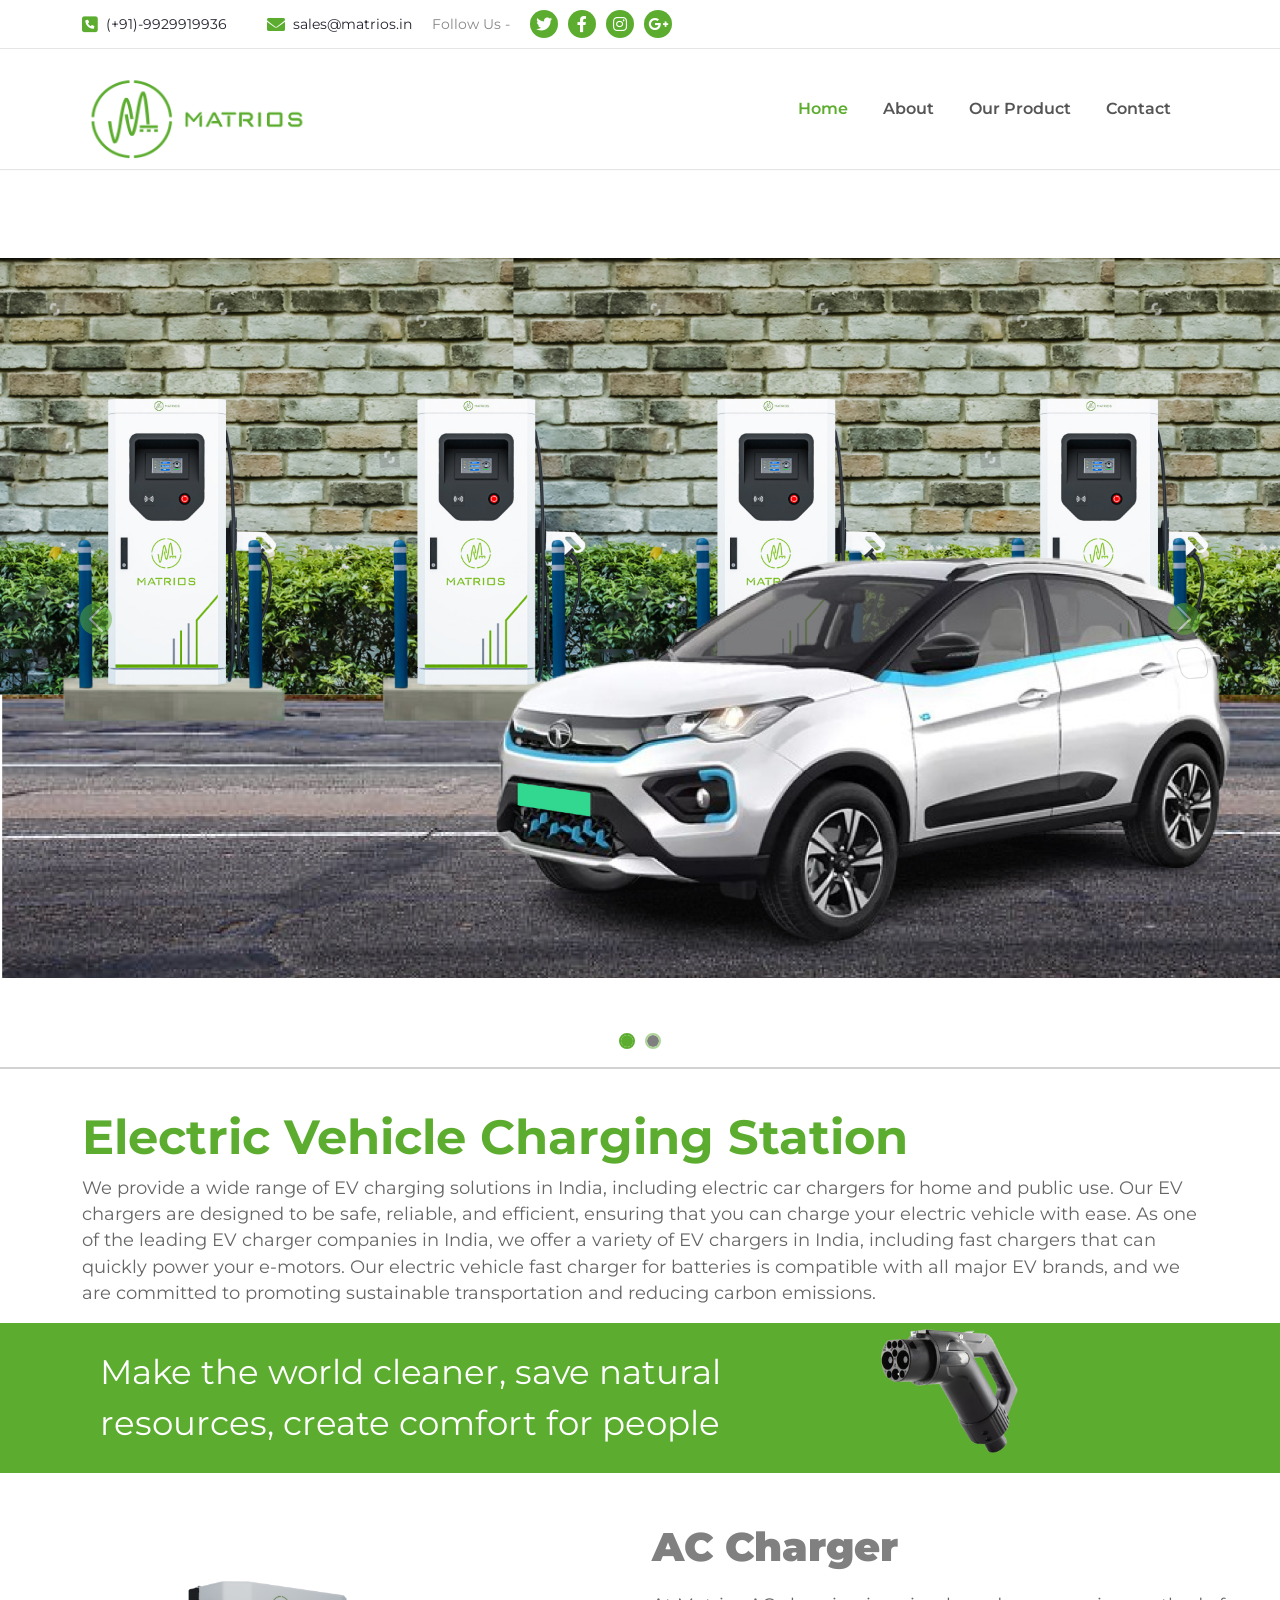
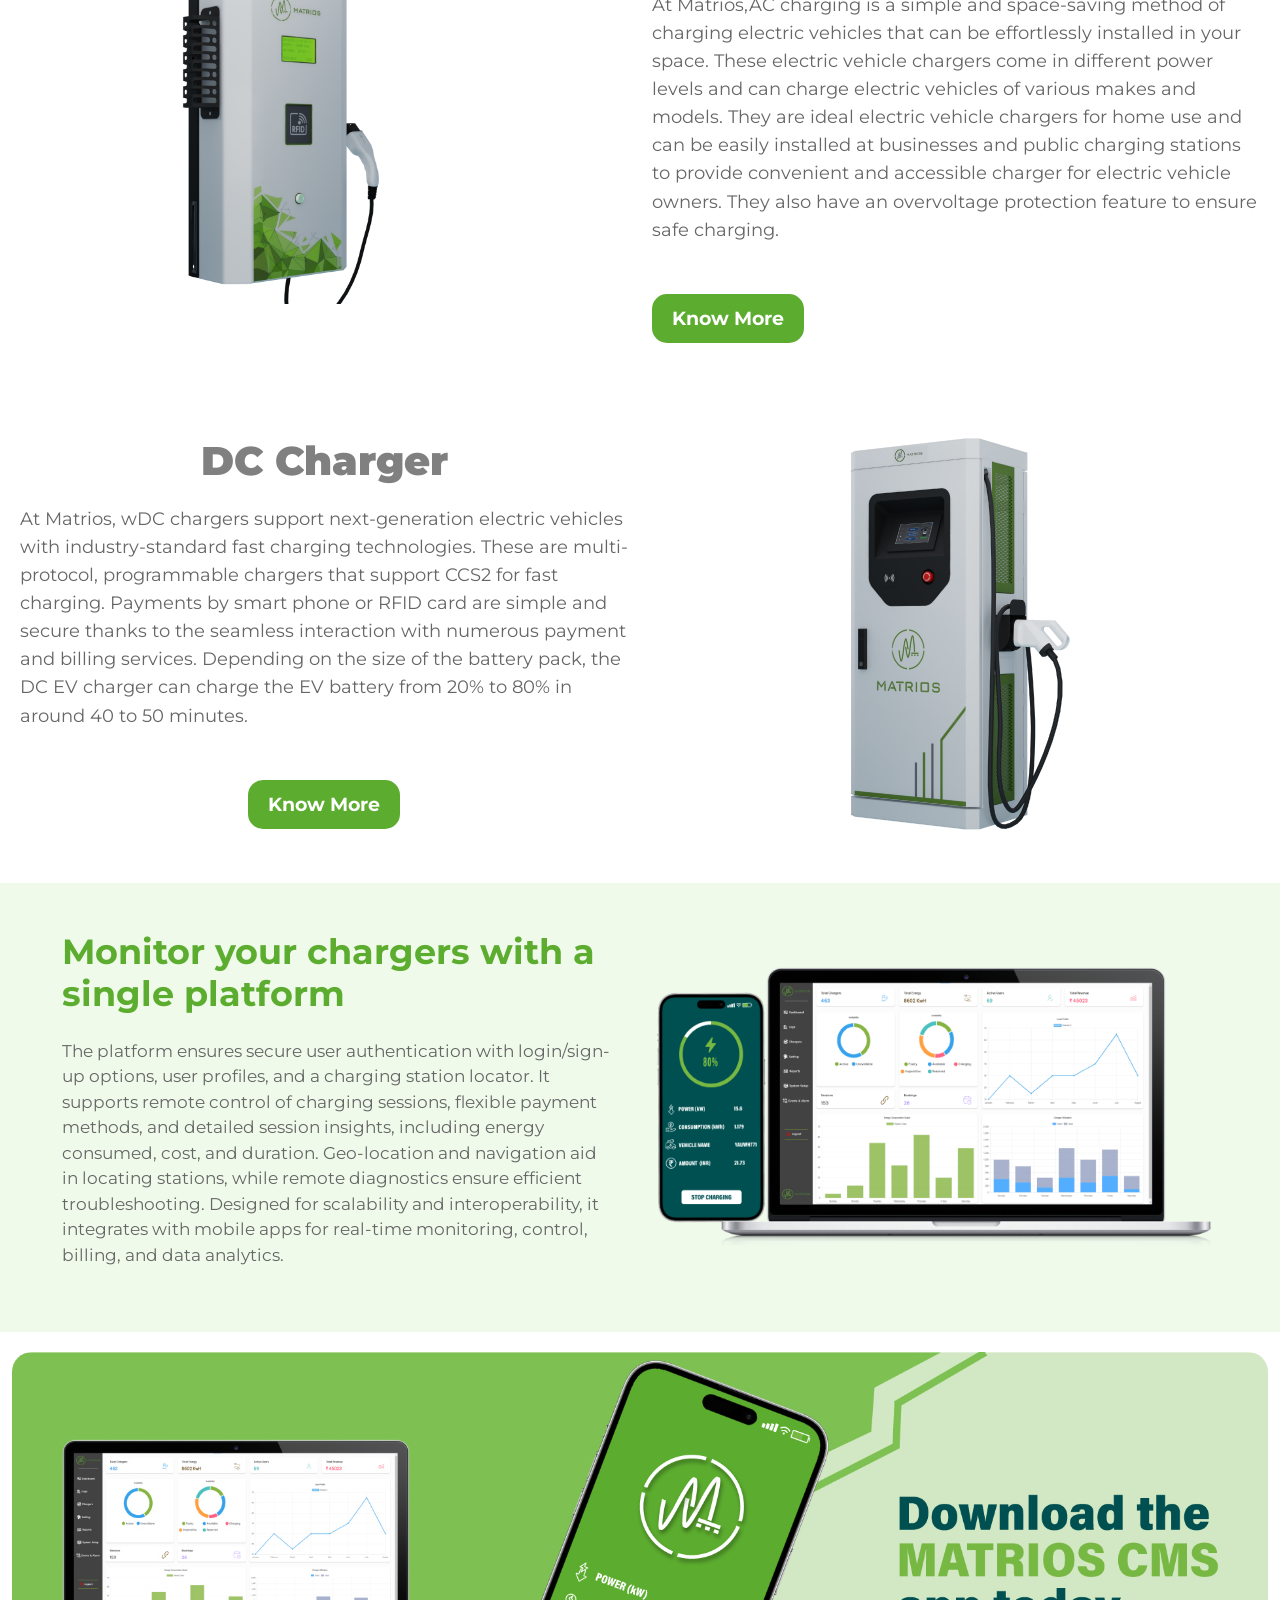
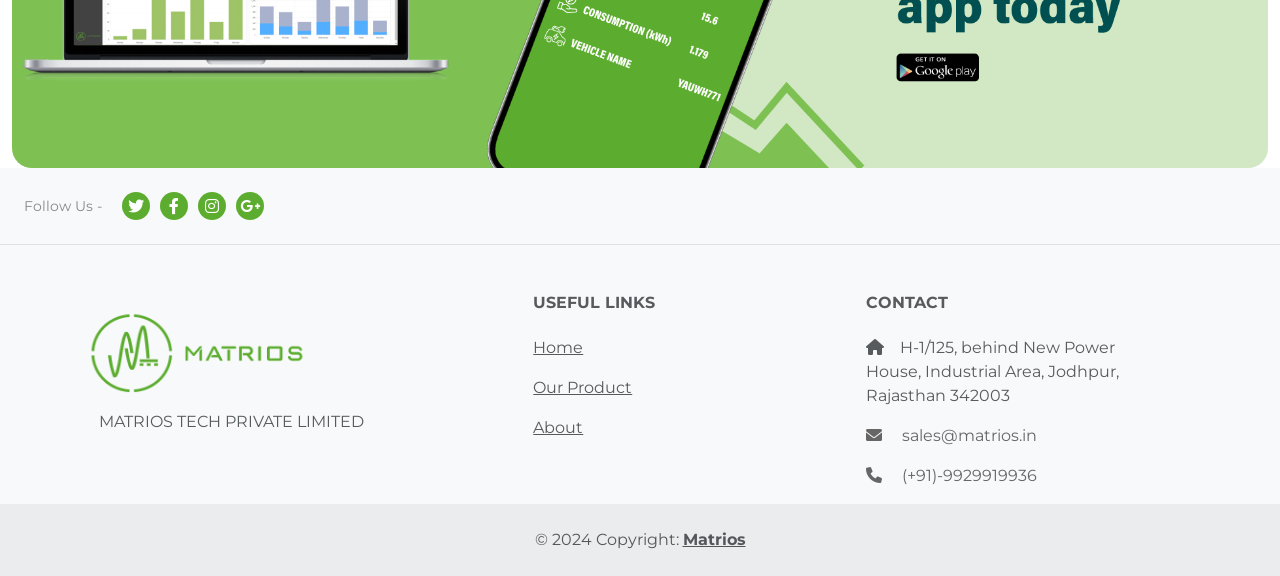
==== index.html @ b8540a15 "Initial commit" ====
<!DOCTYPE html>
<html lang="en">

<head>
  <meta charset="UTF-8" />
  <meta name="viewport" content="width=device-width, initial-scale=1.0" />
  <title>Matrios</title>

 <!-- Meta Tags for SEO -->
<meta name="description" content="Matrios is your go-to platform for Electric Vehicle (EV) charging stations, offering a wide range of fast charging solutions,
 eco-friendly energy options, and sustainable infrastructure for a greener tomorrow. Find EV charging locations, services,
 and resources to power your electric vehicle journey with ease." />

<meta name="keywords" content="EV charging stations, electric vehicle charging, fast EV chargers, sustainable energy solutions, 
eco-friendly charging, DC chargers, AC chargers, car charging stations, electric vehicle infrastructure, green energy, renewable 
energy, Matrios, EV chargers in India, electric car charging network, EV charging near me, car charging solutions, EV charging map,
MATRIOS,martios,car charging,vehicle charging,ev charging,CAR CHARGER,vehicle charger,AC charger,Ac-chargers,
 matrios ,Matrios,matri,dc charger,car charger,DC Charger,MATRIOS,matrio,MATRIO,ev charging jodhpur,car charger ev,ac car charger,dc car charger,
 car charger ac,car charger dc,EV Charging Vehicle,ev vehicle charging,home ev charger,car home charger,

electric vehicle stations, solar-powered charging stations, public EV chargers, EV charging for home, sustainable transport solutions, 
electric vehicle service, zero-emission energy, eco-conscious driving" />
<meta name="author" content="Matrios.in" />

<meta name="robots" content="index, follow" />
<meta name="viewport" content="width=device-width, initial-scale=1.0">
<meta name="geo.region" content="IN" />
<meta name="geo.placename" content="India" />
<meta name="geo.position" content="28.7041;77.1025" />
<meta name="ICBM" content="28.7041, 77.1025" />

<!-- Open Graph Meta Tags for Social Sharing -->
<meta property="og:title" content="Matrios - Leading Provider of EV Charging Solutions and Sustainable Energy" />
<meta property="og:description" content="Discover Matrios for all your electric vehicle charging needs. From fast-charging stations to eco-friendly solutions, we empower your electric vehicle journey with reliable and green energy options." />
<meta property="og:image" content="https://www.matrios.in/utils/images/logoweb.png" />
<meta property="og:url" content="https://www.matrios.in" />
<meta property="og:type" content="website" />
<meta property="og:site_name" content="Matrios" />
<meta property="og:locale" content="en_IN" />
<meta property="og:updated_time" content="2025-01-21T00:00:00Z" />

<!-- Twitter Meta Tags for Social Sharing -->
<meta name="twitter:card" content="summary_large_image" />
<meta name="twitter:title" content="Matrios - EV Charging Solutions for a Greener Future" />
<meta name="twitter:description" content="Join the green energy revolution with Matrios. Explore our network of EV charging stations, fast chargers, and eco-friendly solutions for a sustainable future." />
<meta name="twitter:image" content="https://www.matrios.in/utils/images/logoweb.png" />  
      
<meta name="twitter:site" content="@MatriosEV" />
<meta name="twitter:creator" content="@MatriosEV" />

<!-- Structured Data for Rich Snippets (JSON-LD) -->
<script type="application/ld+json">
{
  "@context": "https://schema.org",
  "@type": "Organization",
  "name": "Matrios",
  "url": "https://www.matrios.in",
  "logo": "https://www.matrios.in/utils/images/logoweb.png",
  "sameAs": [
    "https://www.facebook.com/MatriosEV",
    "https://twitter.com/MatriosEV",
    "https://www.linkedin.com/company/matrios-ev"
  ],
  "contactPoint": {
    "@type": "ContactPoint",
    "telephone": "+91-XXXXXXXXXX",
    "contactType": "Customer Support",
    "areaServed": "IN",
    "availableLanguage": "English"
  },
  "address": {
    "@type": "PostalAddress",
    "streetAddress": "Address Line",
    "addressLocality": "City",
    "addressRegion": "State",
    "postalCode": "PIN Code",
    "addressCountry": "IN"
  }
}
</script>

<!-- Additional Meta Tags for Local SEO -->
<meta name="application-name" content="Matrios" />
<meta name="apple-mobile-web-app-title" content="Matrios EV Charging" />
<meta name="apple-mobile-web-app-status-bar-style" content="default" />
<meta name="theme-color" content="#3E8E41" />

  

  <!-- Favicon and Website Logo -->
  <link rel="icon" href="utils/images/logoweb.png" type="image/png" />

  <!-- Bootstrap CSS -->
  <link href="https://cdn.jsdelivr.net/npm/bootstrap@5.3.3/dist/css/bootstrap.min.css" rel="stylesheet" integrity="sha384-QWTKZyjpPEjISv5WaRU9OFeRpok6YctnYmDr5pNlyT2bRjXh0JMhjY6hW+ALEwIH" crossorigin="anonymous" />

  <!-- Google Fonts -->
  <link rel="preconnect" href="https://fonts.googleapis.com" />
  <link rel="preconnect" href="https://fonts.gstatic.com" crossorigin />
  <link href="https://fonts.googleapis.com/css2?family=Montserrat:wght@100..900&family=Open+Sans:wght@300..800&display=swap" rel="stylesheet" />

  <!-- FontAwesome for Icons -->
  <link href="https://cdnjs.cloudflare.com/ajax/libs/font-awesome/6.0.0-beta3/css/all.min.css" rel="stylesheet" />

  <!-- Owl Carousel -->
  <script src="https://cdnjs.cloudflare.com/ajax/libs/OwlCarousel2/2.3.4/owl.carousel.min.js"></script>

  <!-- Custom Stylesheets -->
  <link rel="stylesheet" href="/stylesheets/style.css" />
  <link rel="stylesheet" href="/stylesheets/universalStyle.css" /> 
  <link rel="stylesheet" href="/stylesheets/animation.css" />
  <link rel="stylesheet" href="/stylesheets/media.css" />
  <link rel="stylesheet" href="/stylesheets/responsive.css">
</head>

<!-- Google tag (gtag.js) -->
<script async src="https://www.googletagmanager.com/gtag/js?id=G-PTQNYNT3BZ"></script>
<script>
  window.dataLayer = window.dataLayer || [];
  function gtag(){dataLayer.push(arguments);}
  gtag('js', new Date());

  gtag('config', 'G-PTQNYNT3BZ');
</script>

<body>

  <!-- Top Bar -->
  <div class="top-bar">
    <div class="container">
      <div class="contact-info">
        <a href="tel:+080033000">
          <i class="fas fa-phone-alt fa-phone-square"></i> (+91)-9929919936
        </a>
        <a href="mailto: sales@matrios.in ">
          <i class="fas fa-envelope"></i> sales@matrios.in 
        </a>
      </div>
      <div class="social-icons">
        <span>Follow Us - </span>
        <a href="#" title="Twitter"><i class="fab fa-twitter"></i></a>
        <a href="#" title="Facebook"><i class="fab fa-facebook-f"></i></a>
        <a href="#" title="Instagram"><i class="fab fa-instagram"></i></a>
        <a href="#" title="Google Plus"><i class="fab fa-google-plus-g"></i></a>
      </div>
    </div>
  </div>
  
  

  <!-- Navbar -->
  <nav class="navbar navbar-expand-lg nav">
    <div class="container">
      <!-- Logo -->
      <div class="navbar-logo">
        <a class="logo">
          <img src="/utils/images/VPN.png" alt="Logo" />
        </a>
      </div>
  
      <!-- Navbar Toggler -->
      <button class="navbar-toggler" type="button" data-bs-toggle="collapse" data-bs-target="#navbarSupportedContent" aria-controls="navbarSupportedContent" aria-expanded="false" aria-label="Toggle navigation">
        <span class="navbar-toggler-icon"></span>
      </button>
  
      <!-- Navbar Links -->
      <div class="collapse navbar-collapse" id="navbarSupportedContent">
        <ul class="navbar-nav ms-auto mb-2 mb-lg-0">
          <li class="nav-item">
            <a class="nav-link active" aria-current="page" href="#home-section" style="color:#5CAD2F">Home</a>
          </li>
          <li class="nav-item">
            <a class="nav-link" href="#matriabout">About</a>
          </li>
          <li class="nav-item">
            <a class="nav-link" href="#ourproduct">Our Product</a>
          </li>
          <li class="nav-item">
            <a class="nav-link" href="#footer">Contact</a>
          </li>
        </ul>
      </div>
    </div>
  </nav>
  

  <section id="home-section">
    <!-- Image Carousel -->
    <div id="customCarousel" class="carousel slide" data-bs-ride="carousel">
      <div class="carousel-inner">
        <!-- First Slide -->
        <div class="carousel-item active">
          <div class="carousel-content d-flex align-items-center">
            <div class="carousel-image">
              <img src="utils/images/station-2.jpg" alt="EV Charging Station">
            </div>
          </div>
        </div>
  
        <!-- Second Slide -->
        <div class="carousel-item">
          <div class="carousel-content d-flex align-items-center">
            <div class="carousel-image">
              <img src="utils/images/station-1.jpg" alt="EV Charging Station">
            </div>
          </div>
        </div>
  
        <!-- Third Slide -->
        <!-- <div class="carousel-item">
          <div class="carousel-content d-flex align-items-center">
            <div class="carousel-image">
              <img src="utils/images/11(1).jpg" alt="EV Charging Station">
            </div>
          </div>
        </div>
      </div> -->
  
      <!-- Carousel Controls -->
      <button class="carousel-control-prev" type="button" data-bs-target="#customCarousel" data-bs-slide="prev">
        <span class="carousel-control-prev-icon" aria-hidden="true"></span>
        <span class="visually-hidden">Previous</span>
      </button>
      <button class="carousel-control-next" type="button" data-bs-target="#customCarousel" data-bs-slide="next">
        <span class="carousel-control-next-icon" aria-hidden="true"></span>
        <span class="visually-hidden">Next</span>
      </button>
  
      <!-- Carousel Indicators -->
      <div class="carousel-indicators">
        <button type="button" data-bs-target="#customCarousel" data-bs-slide-to="0" class="active" aria-current="true" aria-label="Slide 1"></button>
        <button type="button" data-bs-target="#customCarousel" data-bs-slide-to="1" aria-label="Slide 2"></button>
        <!-- <button type="button" data-bs-target="#customCarousel" data-bs-slide-to="2" aria-label="Slide 3"></button> -->
      </div>
    </div>
  </section>

  
<!-- <section id="home"> -->
  <!-- Image Carousel -->

  <!-- <div id="customCarousel" class="carousel slide" data-bs-ride="carousel"> -->
 
  <!-- <div id="customCarousel" class="carousel slide"> -->
    <!-- <div class="carousel-inner"> -->
      <!-- First Slide -->
      <!-- <div class="carousel-item active">
        <div class="carousel-content d-flex align-items-center">
          <div class="carousel-image">
            <img src="utils/images/station1.jpg" alt="EV Charging Station">
          </div> -->
          <!-- <div class="carousel-text">
            <h1>Matrios Provides<br><span>EV-Charging Points</span></h1>
            <p>
              At Matrios, we specialize in state-of-the-art DC chargers engineered to meet
               the high-performance demands of electric vehicle (EV) users and businesses   </p>
             </div> -->
        <!-- </div>
      </div> -->

      <!-- Second Slide -->
      <!-- <div class="carousel-item" style="display:none">
        <div class="carousel-content d-flex align-items-center">
          <div class="carousel-image">
            <img src="utils/images/2.png" alt="EV Charging Station" style="z-index: 9999;">
          </div>
          <div class="carousel-text">
            <h1>EV-Charging points <br><span>for your business</span></h1>
            <p>
              At Matrios, we specialize in state-of-the-art DC chargers engineered to meet
               the high-performance demands of electric vehicle (EV) users and businesses   </p>
            <button class="btn btn-success">Know More</button>
          </div>
          </div>
        </div>
      </div> -->

      <!-- Third Slide -->
      <!-- <div class="carousel-item">
        <div class="carousel-content d-flex align-items-center">
          <div class="carousel-image">
            <img src="utils/images/car2.jpg" alt="EV Charging Station">
          </div>
          <div class="carousel-text">
            <h1>We Make EV-Charging <br><span>We Make all This Product</span></h1>
            <p>
              Fusce ac justo ligula. Pellentesque ac metus a turpis bibendum scelerisque. Pellentesque ac orci eget urna vestibulum consequat rutrum vitae purus.
            </p>
            <button class="btn btn-success">Get Charging</button>
          </div>
        </div>
      </div>
    </div> -->

    <!-- Carousel Controls -->
    <!-- <button class="carousel-control-prev" type="button" data-bs-target="#customCarousel" data-bs-slide="prev">
      <span class="carousel-control-prev-icon" aria-hidden="true"></span>
      <span class="visually-hidden">Previous</span>
    </button>
    <button class="carousel-control-next" type="button" data-bs-target="#customCarousel" data-bs-slide="next">
      <span class="carousel-control-next-icon" aria-hidden="true"></span>
      <span class="visually-hidden">Next</span>
    </button> -->

    <!-- Carousel Indicators -->
    <!-- <div class="carousel-indicators">
      <button type="button" data-bs-target="#customCarousel" data-bs-slide-to="0" class="active" aria-current="true" aria-label="Slide 1"></button>
      <button type="button" data-bs-target="#customCarousel" data-bs-slide-to="1" aria-label="Slide 2"></button>
      <button type="button" data-bs-target="#customCarousel" data-bs-slide-to="2" aria-label="Slide 3"></button>
    </div> -->
  <!-- </div> -->
<!-- </section> -->


<section id="matriabout">
  <div class="container">
    <div class="row">
      <div class="col">
        <h1 class="matrihead" style="margin-top:40px">Electric Vehicle Charging Station</h1>
        <p class="matrip">
          We provide a wide range of EV charging solutions in India, including electric car chargers for home and public use. Our EV chargers are designed to be safe, reliable, and efficient, ensuring that you can charge your electric vehicle with ease.

          As one of the leading EV charger companies in India, we offer a variety of EV chargers in India, including fast chargers that can quickly power your e-motors. Our electric vehicle fast charger for batteries is compatible with all major EV brands, and we are committed to promoting sustainable transportation and reducing carbon emissions.

        </p>
      </div>
    </div>
  </div>
</section>

<!-- nozzel reader area -->
   
	<!-- Nozzel Reader Section -->
	<div class="container-fluid" id="ourproduct">
    <div class="row nozzel-reader">
      <!-- Content Section -->
      <div class="col-lg-8 content">
        <p>Make the world cleaner, save natural resources, create comfort for people</p>
      </div>
      <!-- Image Section -->
      <div class="col-lg-4 image">
        <img src="utils/images/GBT.png" alt="Mission">
      </div>
    </div>
  </div>


<section class="charger">
  <div class="container-fluid Ac-charger">
    <div class="row align-items-center">
      <!-- Left Column: Image -->
      <div class="col-lg-6">
        <div class="ac-image text-center">
          <img src="utils/images/left1.png" alt="AC Charger">
        </div>
      </div>

      <!-- Right Column: Text Content -->
      <div class="col-lg-6">
        <div class="ac-content">
          <h1>AC Charger</h1>
          <p>
            At Matrios,AC charging is a simple and space-saving method of charging electric vehicles 
            that can be effortlessly installed in your space. These electric vehicle chargers come in 
            different power levels and can charge electric vehicles of various makes and models.
             They are ideal electric vehicle chargers for home use and can be easily installed at 
             businesses and public charging stations to provide convenient and accessible charger 
             for electric vehicle owners.
             They also have an overvoltage protection feature to ensure safe charging.
          </p>
          <a class="btn btn-success btn-ac" href="pages/ac-chargers.html">Know More</a>
        </div>
      </div>
    </div>
  </div>

  <!-- DC Charger Section -->
  <div class="container-fluid Ac-charger">
    <div class="row align-items-center">
      <div class="col-lg-6">
        <div class="ac-content" style="text-align:center;">
          <h1>DC Charger</h1>
          <p style="text-align:start">
            At Matrios, wDC chargers support next-generation electric vehicles
             with industry-standard fast charging technologies. These are multi-protocol,
              programmable chargers that support CCS2 for fast charging. Payments by smart 
              phone or RFID card are simple and secure thanks to the seamless interaction with 
              numerous payment and billing services. Depending on the size of the battery pack,
             the DC EV charger can charge the EV battery from 20% to 80% in around 40 to 50 minutes.
          </p>
          <a class="btn btn-success btn-ac" href="pages/dc-chargers.html">Know More</a>
        </div>
      </div>

      <div class="col-lg-6">
        <div class="ac-image text-center">
          <img src="utils/images/dc-left.png" class="img-fluid dc-image" alt="DC Charger">
        </div>
      </div>
    </div>
  </div>
</section>


<!--CMA Area-->
 <div class="container-fluid cms-section position-relative py-5" style="background-color:#effaea">
  <!-- Background Blur -->
  <!-- <div class="bg-overlay"></div> -->
  
  <div class="row align-items-center row-cms position-relative">
    <!-- Text Section -->
    <div class="col-md-6 col-12 px-4">
      <h3 class="text-6xl font-bold mb-4">
        Monitor your chargers with a single platform
      </h3>
      <p >
        The platform ensures secure user authentication with login/sign-up options, user profiles,
         and a charging station locator. It supports remote control of charging sessions, flexible 
         payment methods, and detailed session insights, including energy consumed, cost, and duration.
          Geo-location and navigation aid in locating stations, while remote diagnostics ensure efficient
           troubleshooting. Designed for scalability and interoperability, 
         it integrates with mobile apps for real-time monitoring, control, billing, and data analytics.
      </p>
      <!-- <a class="btn btn-success" href="pages/dc-chargers.html">Know More</a> -->
    </div>

    <!-- Image Section -->
    <div class="col-md-6 col-12 text-center cms-image">
      <img src="utils/images/CMSSYSTEM.png" alt="CMS Platform Preview" class="img-fluid">
       </div>

      </div>

</div>
<!-- cms Area end -->







<div class="container-fluid">
  <div clas="row">
    <div class="image-banner">
      <img src="utils/images/banner.jpg" alt="">  
    </div>
  </div>

</div>




<!--Fotter section start-->

<!-- Footer -->
<footer class="text-center text-lg-start bg-body-tertiary text-muted" id="footer">
  <!-- Section: Social media -->
  <section class="d-flex justify-content-center justify-content-lg-between p-4 border-bottom">
    

    <!-- Right -->
    <div class="social-icons">
      <span>Follow Us - </span>
      <a href="#" title="Twitter"><i class="fab fa-twitter"></i></a>
      <a href="#" title="Facebook"><i class="fab fa-facebook-f"></i></a>
      <a href="#" title="Instagram"><i class="fab fa-instagram"></i></a>
      <a href="#" title="Google Plus"><i class="fab fa-google-plus-g"></i></a>
    </div>
    <!-- Right -->
  </section>
  <!-- Section: Social media -->

  <!-- Section: Links  -->
  <section class="">
    <div class="container text-center text-md-start mt-5">
      <!-- Grid row -->
      <div class="row">
        <!-- Grid column -->
        <div class="col-md-4  ">
          <!-- Content -->
          <a class="logo navbar-logo">
            <img src="/utils/images/VPN.png" alt="Logo" />
          </a>
         
          <p style="padding:17px;">
          </i>MATRIOS TECH PRIVATE LIMITED</p>
         
          </div>
        <!-- Grid column -->

       

        <!-- Grid column -->
        <div class="col-md-3 col-lg-2 col-xl-2 mx-auto mb-4">
          <!-- Links -->
          <h6 class="text-uppercase fw-bold mb-4">
            Useful links
          </h6>
          <p>
            <a href="#home-section" class="text-reset">Home</a>
          </p>
          <p>
            <a href="#ourproduct" class="text-reset">Our Product</a>
          </p>
          <p>
            <a href="#ourproduct" class="text-reset">About</a>
          </p>
          
        </div>
        <!-- Grid column -->

        <!-- Grid column -->
        <div class="col-md-4 col-lg-3 col-xl-3 mx-auto mb-md-0 mb-4">
          <!-- Links -->
          <h6 class="text-uppercase fw-bold mb-4">Contact</h6>
          <p><i class="fas fa-home me-3"></i>H-1/125, behind New Power House, Industrial Area, Jodhpur, Rajasthan 342003</p>
          <p>
          
              <a href="mailto:sales@matrios.in" class="contact-link">
                <i class="fas fa-envelope me-3"></i>  sales@matrios.in 
              </a>
            </p>
            <p>
              <a href="tel:+919929919936" class="contact-link">
                <i class="fas fa-phone me-3"></i> (+91)-9929919936
              </a>
            </p>
            
          
        </div>
        <!-- Grid column -->
      </div>
      <!-- Grid row -->
    </div>
  </section>
  <!-- Section: Links  -->

  <!-- Copyright -->
  <div class="text-center p-4" style="background-color: rgba(0, 0, 0, 0.05);">
    © 2024 Copyright:
    <a class="text-reset fw-bold" href="">Matrios</a>
  </div>

    <!-- <div
        id="back-to-top"
        data-spy="affix"
        data-offset-top="10"
        class="back-to-top affix"
      >
        <button class="btn btn-primary" title="Back to Top">
            <i class="fa fa-rocket rocket"></i>
          </button> -->
     </div>
  <!-- Copyright -->
</footer>
<!-- Footer -->

	  
  
  
  <script src="https://cdn.jsdelivr.net/npm/bootstrap@5.3.3/dist/js/bootstrap.bundle.min.js" integrity="sha384-YvpcrYf0tY3lHB60NNkmXc5s9fDVZLESaAA55NDzOxhy9GkcIdslK1eN7N6jIeHz" crossorigin="anonymous"></script>

  <script>
    var myCarousel = document.querySelector('#carouselExampleCaptions')
    var carousel = new bootstrap.Carousel(myCarousel, {
      interval: 3000,
      ride: 'carousel'
    })

   

  </script>

</body>

</html>
---- stylesheets/style.css ----
:root {
	--primary-color: #5cad2f;
	--secondary-color: #f1c40f;
	--text-color: #242430;
	--icon-hover-color: #5cad2f;
  }

  body{
	background-color: #FFFFFF !important;
	margin: 0;
	padding: 0;
	box-sizing: border-box;
	/* font-family: 'Pridi', serif; */
	font-family: "Montserrat", sans-serif;
	
  }
  
  .top-bar {
	background-color: #ffffff;
	padding: 10px 0;
	box-shadow: 0 2px 5px rgba(0, 0, 0, 0.1);
  }
  
  .top-bar .container {
	display: flex;
	justify-content: space-between;
	align-items: center;
  }
  
  .contact-info {
	display: flex;
	gap: 20px;
	align-items: center;
  }
  
  .contact-info a {
	color: #888;
	font-size: 14px;
	text-decoration: none;
	display: flex;
	align-items: center;
  }
  
  
  .fa-phone-square:before {
	content: "\f098";
}
  .contact-info a:hover {
	color: var(--text-color);
  }
  
  .contact-info i {
	color: var(--primary-color);
	font-size: 18px;
	margin-right: 8px;
  }
  
  .social-icons {
	display: flex;
	align-items: center;
	gap: 10px;
  }
  
  .social-icons span {
	font-size: 14px;
	color: #888;
	margin-right: 10px;
  }
  
  .social-icons a {
	display: inline-flex;
	justify-content: center;
	align-items: center;
	background-color: var(--primary-color);
	color: #ffffff;
	text-decoration: none;
	width: 28px;
	height: 28px;
	border-radius: 50%;
	font-size: 16px;
	transition: background-color 0.3s ease, transform 0.3s ease;
  }
  
  .social-icons a:hover {
	background-color: #555;
	transform: scale(1.1);
  }
  
  .social-icons a:hover {
	color: var(--icon-hover-color);
  }
  
 
     
      
        .top-bar {
			background-color: #ffffff;  
			padding: 10px 0;
			border-bottom: 1px solid rgba(0, 0, 0, 0.1); /* Thin gray line at the bottom */
		  }
		  
      

      .top-bar .container {
        display: flex;
        justify-content: space-between;
        /* align-items: center; */
		justify-content: flex-start;
      }

      .contact-info a {
        color: #242430;
        text-decoration: none;
        margin-right: 20px;
        font-size: 14px;
      }

	
    /* Navbar Styles */
       .navbar {
        /* background-color: #ffffff; 
        padding: 10px 0;
        box-shadow: 0 1px 1px rgba(0, 0, 0, 0.1); */
		position: sticky;
		top: 0;
		z-index: 1000; /* Ensures it stays above other elements */
		background-color: #ffffff; /* Keeps the background visible */
		padding: 10px 0;
		
		box-shadow: 0 1px 1px rgba(0, 0, 0, 0.1);
      }

	  

      .navbar .navbar-nav .nav-link {
        color: #555;  
		font-weight: 600;
	    padding-right: 27px;
        
      }
		.contact-info .phone,
      .contact-info .email {
    color: #888; 
    font-size: 18px;
}

      .navbar .navbar-nav .nav-link:hover {
        color: var(--primary-color); 
      }

	  .navbar-logo {
		position: relative;
		padding: 0px 0px 00px 0px;
		max-width: 200px;
		height: 100px;
		line-height: 95px;
		display: inline-block;
		vertical-align: top;
	
	  }

    .navbar-logo img{
		width: 230px;
		height: 125px;
	}


		  /*image carosel start */

		
	.carousel-content {
		display: flex;
		justify-content: space-between;
		align-items: center;
		height: 100vh;
		
		
	
		
		box-sizing: border-box;
		overflow: hidden;
		border-bottom: 2px solid rgba(209, 209, 209, 0.959);
		
	  }
	  
	  .carousel-text {
		flex: 1;
		max-width: 50%;
		
	  }
	  
	  .carousel-text h1,.matrihead {
		font-size: 3rem;
		font-weight: bold;
		color: #5cad2f;
		line-height: 1.2;
	  }
	  
	  .carousel-text h1 span {
		color: #2c2b2b;
	  }
	  
	  .carousel-text p {
		font-size: 1.2rem;
		margin: 20px 0;
		color: #666;
		line-height: 1.6;
	  }
	  .matrip{
		color: #666;
		font-size: 1.1rem;
	  }
	  
	  .carousel-text .btn,.btn-ac {
		padding: 10px 20px;
		font-size: 1.2rem;
		font-weight: bold;
		border: #5cad2f;
		border-radius: 15px;
		background-color: #5cad2f;
	  }
	  
	  .carousel-text .btn,.btn-ac:hover{
        background-color: #5cad2f !important;
	  }
	  .carousel-image {
		flex: 1.5;
		width: 50%;
	  }
	  
	  .carousel-image img {
		width: 100%;
		height: 100%;
		object-fit: fill;
	  }
	  
	  .carousel-control-prev-icon,
	  .carousel-control-next-icon {
		background-color: #5cad2f;
		border-radius: 50%;
	  }
	  
	  .carousel-control-prev,
	  .carousel-control-next {
		color: #fff;
		border: none;
	  }
	  
	  .carousel-indicators {
		position: absolute;
		bottom: 20px;
		display: flex;
		justify-content: center;
		padding: 0;
		margin: 0;
		list-style: none;
	  }
	  
	  .carousel-indicators [data-bs-target] {
		width: 12px;
		height: 12px;
		background-color: black;
		border: 2px solid #5cad2f;
		border-radius: 50%;
		margin: 0 5px;
		transition: background-color 0.3s ease, transform 0.3s ease;
	  }
	  
	  .carousel-indicators [data-bs-target]:hover {
		transform: scale(1.2);
	  }
	  
	  .carousel-indicators .active {
		background-color: #5cad2f;
		border-color: #5cad2f;
	  }
	  
	  

	  /*image carosel end */

	  /*noozel reader design */
	  .nozzel-reader {
		background-color: #5cad2f;
		height: 150px;
		display: flex;
		margin-bottom: 10px;
		/* margin:0px; */
		align-items: center;
	  }
	  
	  .nozzel-reader .content {
		font-family: 'Pridi', serif !important;
		color: white;
		display: flex;
		justify-content: center;
		align-items: flex-end;
		font-size: 34px;
		padding-left: 100px;
	  }
	  
	  .nozzel-reader p {
		margin: 0;
	  }
	  
	  .nozzel-reader .image {
		display: flex;
		align-items: flex-start;
		
	  }
	  
	  .nozzel-reader .image img {
		width: 170px;
		margin-top: -30px;
		/* height: 160px; */
	  }
	  
	 

	  /*Ac Charger  */

	  .Ac-charger {
		padding: 40px 20px;
		/* background-color: #f9f9f9; */
	}

	  
	
	.ac-image img {
		max-width: 100%;
		height: auto;
		border-radius: 10px;
		/* box-shadow: 0px 4px 8px rgba(145, 143, 143, 0.1); */
	}
	
	.ac-content h1 {
		font-size: 2.5rem;
		font-weight: bold;
		color: #808080;
		margin-bottom: 20px;
		font-weight: 900;
	}
	
	.ac-content p {
		font-size: 1.1rem;
		color: #666;
		line-height: 1.6;
		margin: 0;
	}
	.ac-content .btn{
		
		margin-top: 50px;
	
	}


	  
	
	 

  /* CMA Section Style */

  .cms-section {
	position: relative;
	overflow: hidden;
	padding: 50px;
  }
  
  /* .bg-overlay {
	position: absolute;
	top: 0;
	left: 0;
	width: 100%;
	border-radius: 30px;
	height: 100%;
	background-image: url('/utils/images/righttrans.png');
	background-size: cover;
	background-position: center;
	filter: blur(2px);
	z-index: 1;
  } */
  
  .row-cms {
	position: relative;
	z-index: 2;
  }
  
  .row-cms h3 {
	font-weight: 700;
	font-size: 35px !important;
	max-width: 100%;
	color: #5cad2f;
	
  }
  
  .row-cms p 
  {
	color: #666;
	font-size: 17px;
  }
	
  
  .row-cms .btn-success {
	background-color: #5cad2f;
	border: none;
	color: #ffffff;
	padding: 10px 20px;
	font-size: 16px;
	font-weight: bold;
	text-transform: uppercase;
	transition: all 0.3s ease;
  }
  
  .btn-success:hover {
	background-color: #4e9428;
  }
  
  .cms-image img {
	max-width: 100%;
	height: auto;
	width: 100%;
	
  }
  
  

  /* footer content */
  .contact-link {
	color: #666; /* Set text color to gray */
	text-decoration: none; /* Remove underline */
  }
  
  .contact-link i {
	color: #666; /* Set icon color to gray */
  }

  .image-banner{
	
	width: 100%;
	margin-top: 20px;
	height: auto;
  }

  .image-banner img{
	width: 100%;
	border-radius: 20px;
	height:auto;
  }
  

 /* Styles for the Back to Top button */
/*  
#back-to-top {
	position: fixed; 
	bottom: 20px; 
	right: 20px;
	z-index: 9999;
	display: none; 
  }
  
  #back-to-top.affix {
	display: block; 
  }
  
  #back-to-top button {
	border: none;
	border-radius: 50%;
	background-color: #5cad2f; 
	color: white;
	width: 50px;
	height: 50px;
	box-shadow: 0 2px 5px rgba(0, 0, 0, 0.2);
	transition: all 0.3s ease;
  }
  
  #back-to-top button:hover {
	background-color: #5cad2f; 
  }
  
  #back-to-top .fa-rocket {
	font-size: 20px;
	transform: rotate(0deg);
	transition: transform 0.3s ease;
  }
  
  #back-to-top button:hover .fa-rocket {
	transform: rotate(-45deg); 
  }
   */
---- stylesheets/universalStyle.css ----
/* Universal Styles */

* {
	padding: 0;
	margin: 0;
	font-family: "Montserrat", sans-serif;
	box-sizing: border-box;
}

body{
	
	padding: 0;
	margin: 0;
}
/* * p {
	line-height: 1.8;
} */
* h1 {
	color: gray;
	font-weight: bold;
}

::selection {
	background-color: var(--primary);
	color: white;
}


/* Color Variables */

:root {
	--primary: #749a35;
}
#title{
	margin-top: 20px;

}


	

/* Hero Section Style */
#navbarNav .nav-link{
	color: gray;
	font-weight: 600;
}
#navbarNav .nav-link:hover{
	color: var(--primary);
}

.matriosNav {
	width: 100%;
	z-index: 1000;
	display: flex;
	align-items: center;
	justify-content: space-between;
	padding: 0 20px;
	/* Remove fixed position */
	position: relative;
	/* Optional background gradient if you want */
	/* background: linear-gradient(to right, rgba(212, 212, 212, 0.9) 0%, rgba(212, 211, 211, 0.9) 100%); */
}





.copyrightDiv p {
	font-size: 0.95rem !important;
}

.contactInfoDiv {
	padding-top: 30px;
}

.contactInfoDiv div {
	padding: 5px;
	display: flex;
	align-items: center;
	margin-bottom: 8px;
}

.contactInfoDiv p {
	margin: 0;
	margin-left: 10px !important;
	font-size: 0.9rem !important;
}

.contactInfoDiv svg {
	min-width: 32px;
	max-width: 24px;
}

.contactInfoDiv a {
	color: #fff;
	text-decoration: none;
}
.contactInfoDiv a:hover {
	color: #c0c0c0;
}

/* specification button style */

.specBtn {
	color: #749a35;
	border-color: #749a35;
}

.specBtn:hover {
	color: white;
	background-color: #5cad2f;

}

/* Know more button style css */
.knowMoreBtn {
	
	background-color: var(--primary) !important;
	color: white !important;

	
	border-color: #ffffff !important;

	padding: 0.625rem 2.1875rem;
	font-size: 0.9375rem;
}

.knowMoreBtn:hover {
	background-color: #5cad2f	!important;
}
---- stylesheets/animation.css ----
.animLeft,
.animRight {
	opacity: 0;
	transition: transform 1s ease-in-out, opacity 1s ease-in-out;
}

.animLeft {
	transform: translateX(-100%);
}

.animRight {
	transform: translateX(100%);
}

.in-view.animLeft {
	transform: translateX(0);
	opacity: 1;
}

.in-view.animRight {
	transform: translateX(0);
	opacity: 1;
}

/* Navbar Animation */

.nav-item a {
	color: gray;
	font-weight: 400;
}

.nav-item a {
	position: relative;
	transition: color 0s ease;
}

.nav-item a::after,
.nav-item a::before {
	content: " ";
	position: absolute;
	width: 0%;
	display: block;
	height: 2px;
	transition: all 0.3s ease;
	margin-top: 3px;
	margin-bottom: 3px;
}

.nav-item a::after {
	bottom: 0;
	left: 0;
}

.nav-item a::before {
	top: 0;
	right: 0;
}

.nav-item a:hover::after {
	width: 100%;
	background-color: #749a35;
}

.nav-item a:hover::before {
	width: 100%;
	background-color: #bb8d0d;
}
---- stylesheets/responsive.css ----
/* Logo nav bar top bar  */

@media (max-width: 768px) {
    .navbar-logo img{
        width: 270px;
        height: 120px;
    }
  }
  
  @media (max-width: 576px) {
    

    .navbar-logo img{
        width: 170px;
        height: 100px;
    }
  }
  
  @media (max-width: 768px) {
    .top-bar .container {
      flex-direction: column;
      align-items: flex-start;
    }

    

    .navbar .navbar-collapse {
      justify-content: flex-start;
    }
  }

   /* Responsive Adjustments */
@media (max-width: 768px) {
.top-bar .container {
  flex-direction: column;
  align-items: flex-start;
  gap: 8px;
}
}



/* Carosel Control responsove index page  */


/* Responsive Design */
	  
@media (max-width: 1200px) {
    .carousel-content {
      padding: 2px;
    }
  
    .carousel-text h1 {
      font-size: 2.5rem;
    }
  
    .carousel-text p {
      font-size: 1.1rem;
    }
  }
  
  @media (max-width: 992px) {
    .carousel-content {
      flex-direction: column;
      height: auto;
      text-align: center;
    }
  
    .carousel-text {
      max-width: 100%;
      padding-right: 0;
      margin-bottom: 20px;
    }
  
    .carousel-image {
      width: 100%;
    }
  
    .carousel-text h1 {
      font-size: 2.2rem;
    }
  
    .carousel-text p {
      font-size: 1rem;
    }
  }
  
  @media (max-width: 768px) {
    .carousel-content {
      padding: 30px;
    }
  
    .carousel-text h1 {
      font-size: 2rem;
    }
  
    .carousel-text p {
      font-size: 0.9rem;
    }
  
    .carousel-text .btn {
      padding: 8px 15px;
      font-size: 1rem;
    }
  
    .carousel-indicators [data-bs-target] {
      width: 10px;
      height: 10px;
    }
  }
  
  @media (max-width: 576px) {
    .carousel-content {
      padding: 0px;
    }
  
    .carousel-text h1 {
      font-size: 1.8rem;
    }
  
    .carousel-text p {
      font-size: 0.85rem;
    }
  
    .carousel-text .btn {
      padding: 6px 12px;
      font-size: 0.9rem;
    }
  
    .carousel-indicators [data-bs-target] {
      width: 8px;
      height: 8px;
    }
  }


  /* Nozzel reader green page reponsive */
  @media (max-width: 992px) {
    .nozzel-reader {
      flex-direction: column;
      height: auto;
      text-align: center;
      padding: 10px;
    }
  
    .nozzel-reader .content {
      font-size: 28px;
      padding: 0 10px;
      align-items: center;
    }
  
    .nozzel-reader p {
      padding-left: 0;
    }
  
    .nozzel-reader .image {
      padding-right: 0;
      margin-top: 10px;
      display: flex;
      align-items: center;
      justify-content: center;
    }
  
    .nozzel-reader .image img {
      width: 150px;
     
    }
  }
  
  @media (max-width: 576px) {
    .nozzel-reader {
      height: auto;
      padding: 10px;
      
    }
  
    .nozzel-reader .content {
      font-size: 24px;
    }
  
    .nozzel-reader .image img {
      width: 130px;
      


    }
  }
  

  /* index page ac charger reponsive */
  	
	@media (max-width: 768px) {
		.Ac-charger {
			padding: 30px 10px;
		} 

    /* .dc-image{
      width: 70% !important;
     
      
    } */

    .dcdouble h1{ 
     font-size: 25px !important;
    }
	
     .ac-content{
      text-align: center !important;
     }

		.ac-content h1 {
			font-size: 2rem;
			margin-top: 10px;
		}
	
		.ac-content p {
			font-size: 1rem;
      text-align: start !important;
     
			
		}
		.ac-content .btn{
			margin-bottom: 20px;
		}
	}

	

    /* cms banner section responsive */
    @media (max-width: 1200px) {
        .cms-section {
          padding: 40px;
        }
      
        .row-cms h3 {
          font-size: 2.5rem;
        }
      
        .row-cms p {
          font-size: 15px;
        }
      
        .btn-success {
          font-size: 15px;
          padding: 8px 16px;
        }
      
        .cms-image img {
          margin-left: 0;
        }
      }
      
      @media (max-width: 992px) {
        .cms-section {
          padding: 35px;
        }
      
        .row-cms h3 {
          font-size: 2rem;
        }
      
        .row-cms p {
          font-size: 14px;
        }
      
        .btn-success {
          /* font-size: 14px;
          padding: 8px 14px; */
        }
      
        .cms-image img {
          margin-left: 0;
        }
      }
      
      @media (max-width: 768px) {
        .cms-section {
          padding: 30px;
        }
        .carousel-indicators [data-bs-target]{
          display: block !important;
        }
        .carousel-control-prev,
	       .carousel-control-next {
          display: block
         }
      
         carousel-control-prev-icon,
         .carousel-control-next-icon
         {
          display: block;
         }
        .row-cms h3 {
          font-size: 1.75rem;
        }
        .matrihead{
          margin-top: 20px;
          font-size: 25px  !important;
          text-align: center !important;
        }
        .matrip{
          font-size: 15px !important;
          text-align: start !important;
        }
      
        .row-cms p {
          font-size: 15px !important;
        }
      
        .btn-success {
          font-size: 13px;
          padding: 8px 12px;
        }
      
        .cms-image img {
          margin-left: 0;
        }
      }
      
      @media (max-width: 576px) {
        .cms-section {
          padding: 20px;
        }
        .matrihead{
          margin-top: 20px;
          font-size: 25px  !important;
          text-align: center !important;
        }
        .matrip{
          font-size: 15px !important;
          text-align: start !important;
        }
      
        .row-cms h3 { 
          font-size: 1.5rem !important;
          
        }
       
        .image-banner img{
          border-radius: 5px !important;
          margin: 0 !important;
        
          padding: 0 !important;
        }
      
        .row-cms p {
          font-size: 15px !important;
        }
      
        .btn-success {
          font-size: 16px !important;
          padding: 8px 10px;
        }
      
        .cms-image img {
          width: 100%;
          margin-left: 0;
        }
      }
      
      @media (max-width: 360px) {
        .cms-section {
          padding: 15px;
        }
      
        .row-cms h3 {
          font-size: 1.25rem;
        }
      
        .row-cms p {
          font-size: 14px !important;
        }
      
        /* .btn-success {
          font-size: 11px;
          padding: 7px 8px;
        } */
      
        .cms-image img {
          width: 85%;
        }
      }
      

      /* Ac Charger Reponsive Area */

/* For tablets (max-width: 1024px) */


@media (max-width: 1024px) {
    .contentCol img {
        width: 100% !important;
        height: auto;
    }

    .contentCol h1 {
        font-size: 1.8rem; /* Smaller font size for tablet screens */
    }
}

/* For mobile devices (max-width: 768px) */
@media (max-width: 768px) {
    .contentCol img {
        width: 100% !important;
        max-width: 100% !important;
        height: auto; /* Fixing image height to auto */
      
    }

    .contentCol h1 {
        font-size: 1.6rem;
        padding: 0;
        text-align: left; 
        padding-left: 5px; /* Padding adjusted for small screens */
    }

    .top-bar .container{
     display: flex;
     align-items: start !important;
    }

    .contentCol p {
        font-size: 1rem;
        padding-left: 10px; /* Padding adjusted for smaller screens */
    }
    body, html {
        overflow-x: hidden;
        margin: 0;
        padding:0;
    }
}

/* For mobile devices (max-width: 520px) */
@media (max-width: 520px) {
    .contentCol h1 {
        font-size: 1.5rem;
        padding: 12px;
        text-align: left; /* Align heading left */
    }


    #content .heading {
        font-size: 23px !important;
        margin-bottom: 20px !important;
        margin-top: 20px !important;
    }

    .contentCol p {
        font-size: 15px;
        text-align: start;
        padding: 10px !important;
    }

    .contentCol {
        padding: 0px !important;
        margin: 10px !important;
    }
    body, html {
        overflow-x: hidden;
        margin: 0;
        padding: 0;
    }
}
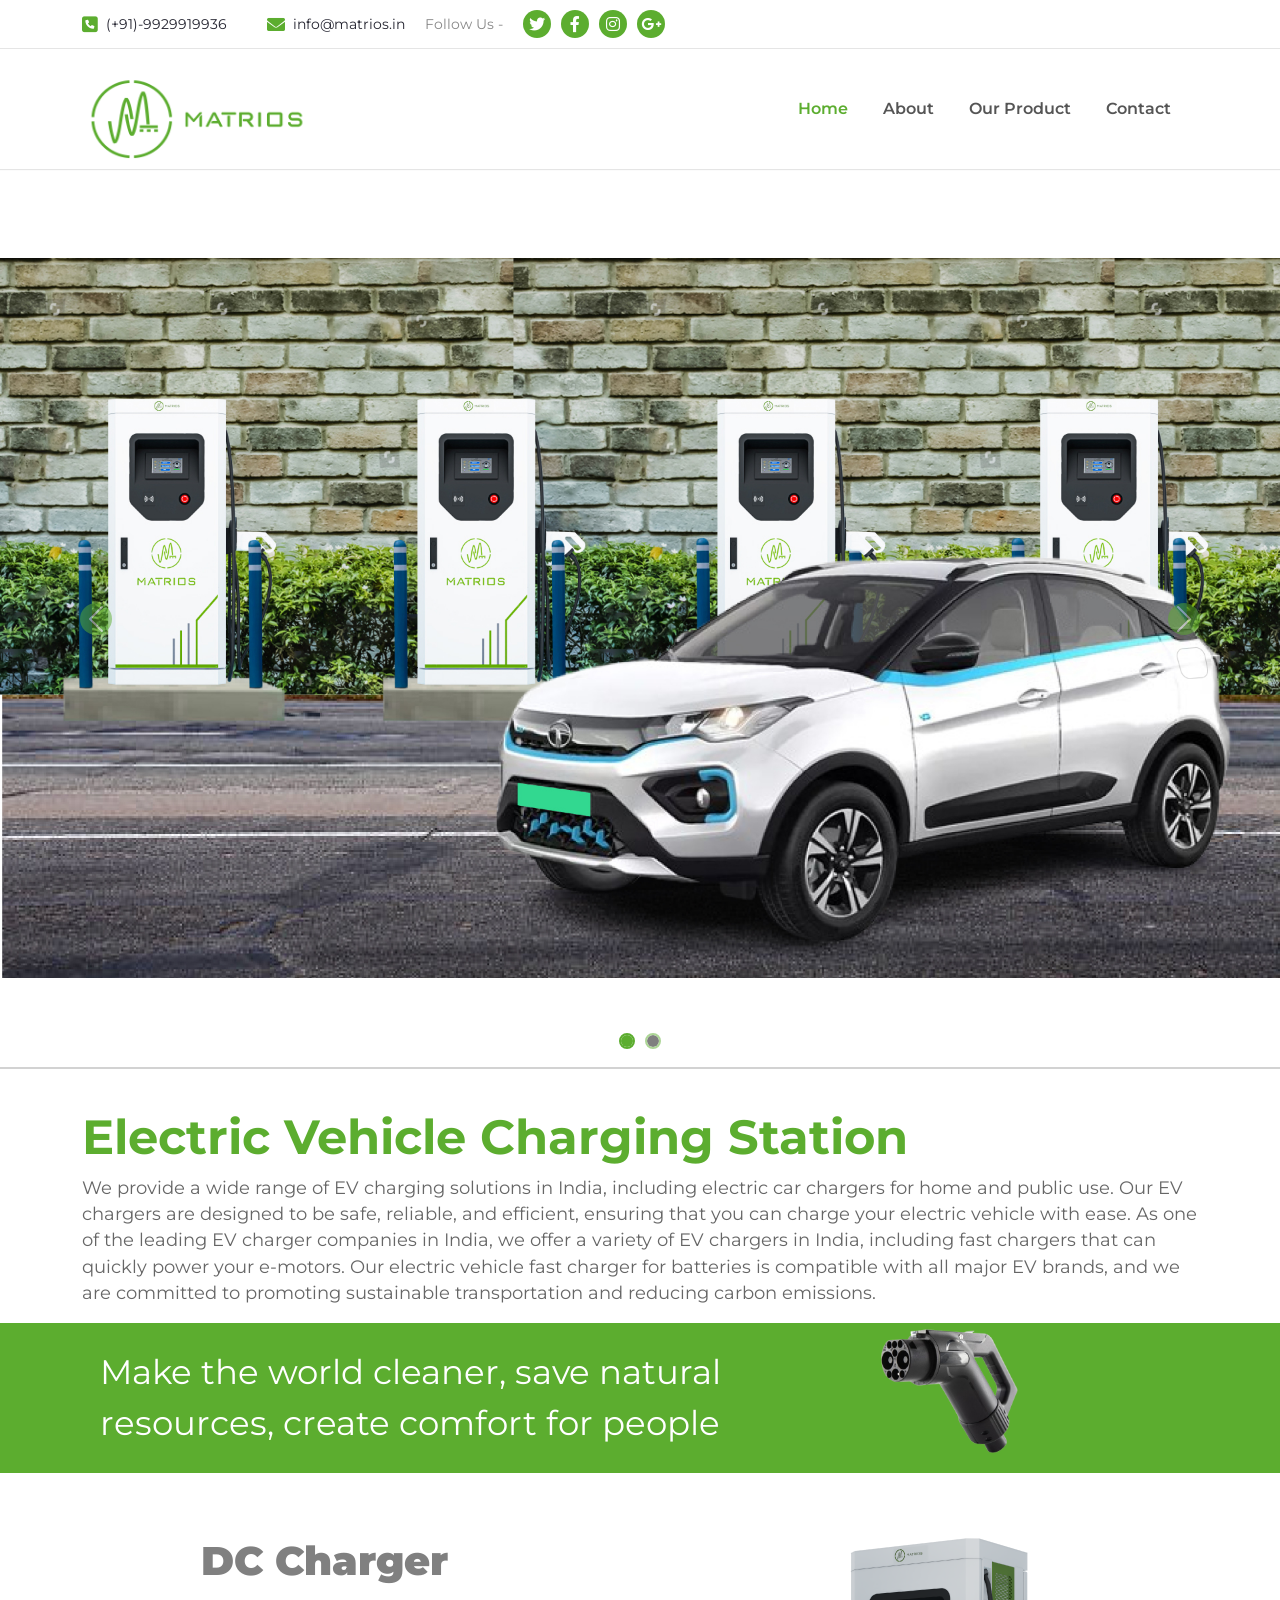
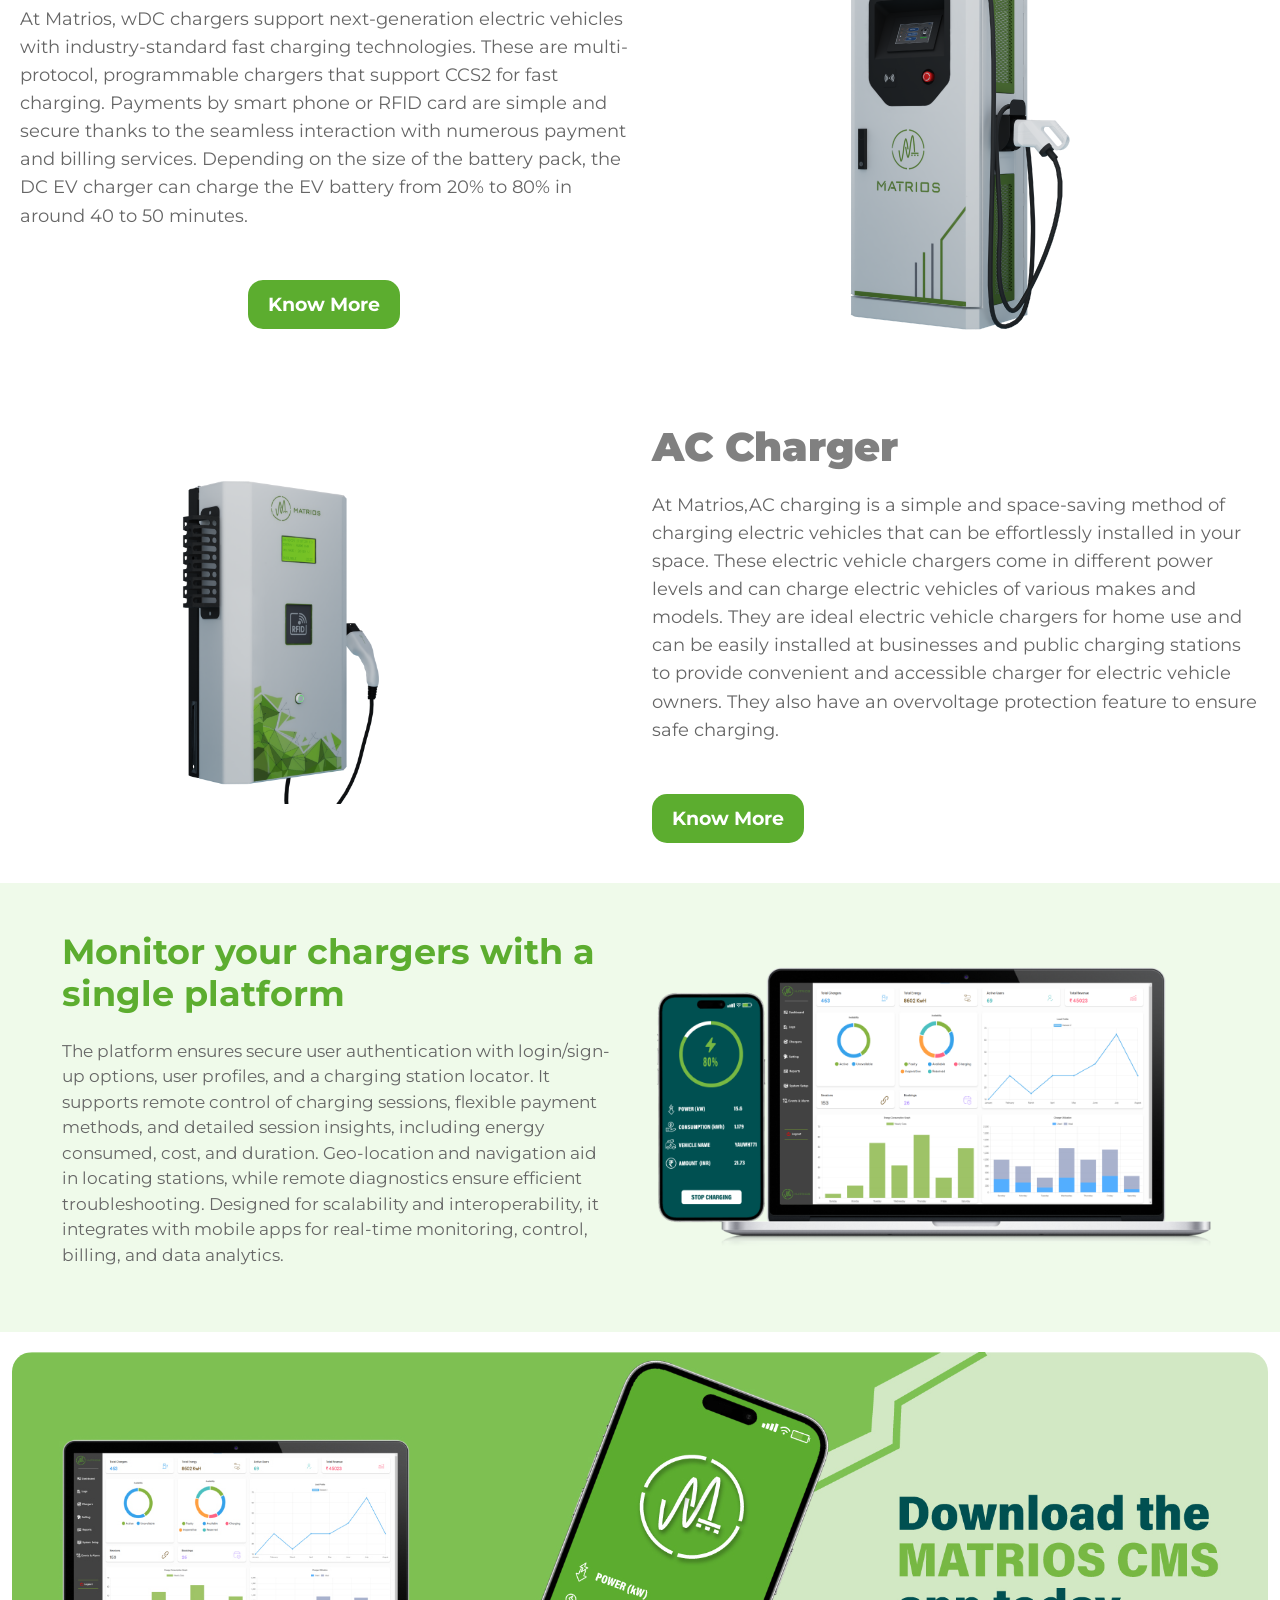
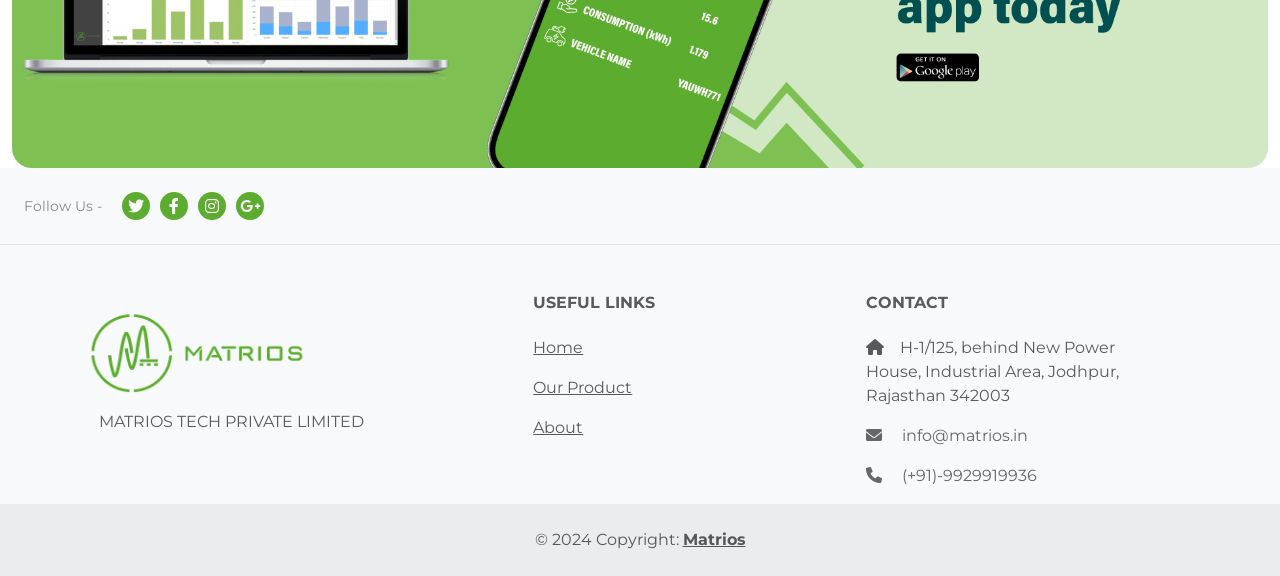
==== commit 0fa93a63: "Update charger catalogue and company email: index.html" ====
--- a/index.html
+++ b/index.html
@@ -105,11 +105,11 @@
   <script src="https://cdnjs.cloudflare.com/ajax/libs/OwlCarousel2/2.3.4/owl.carousel.min.js"></script>
 
   <!-- Custom Stylesheets -->
-  <link rel="stylesheet" href="/stylesheets/style.css" />
-  <link rel="stylesheet" href="/stylesheets/universalStyle.css" /> 
-  <link rel="stylesheet" href="/stylesheets/animation.css" />
-  <link rel="stylesheet" href="/stylesheets/media.css" />
-  <link rel="stylesheet" href="/stylesheets/responsive.css">
+  <link rel="stylesheet" href="./stylesheets/style.css" />
+  <link rel="stylesheet" href="./stylesheets/universalStyle.css" /> 
+  <link rel="stylesheet" href="./stylesheets/animation.css" />
+  <link rel="stylesheet" href="./stylesheets/media.css" />
+  <link rel="stylesheet" href="./stylesheets/responsive.css">
 </head>
 
 <!-- Google tag (gtag.js) -->
@@ -131,8 +131,8 @@
         <a href="tel:+080033000">
           <i class="fas fa-phone-alt fa-phone-square"></i> (+91)-9929919936
         </a>
-        <a href="mailto: sales@matrios.in ">
-          <i class="fas fa-envelope"></i> sales@matrios.in 
+        <a href="mailto:info@matrios.in">
+          <i class="fas fa-envelope"></i> info@matrios.in 
         </a>
       </div>
       <div class="social-icons">
@@ -153,7 +153,7 @@
       <!-- Logo -->
       <div class="navbar-logo">
         <a class="logo">
-          <img src="/utils/images/VPN.png" alt="Logo" />
+          <img src="./utils/images/VPN.png" alt="Logo" />
         </a>
       </div>
   
@@ -347,6 +347,30 @@
 <section class="charger">
   <div class="container-fluid Ac-charger">
     <div class="row align-items-center">
+      <div class="col-lg-6">
+        <div class="ac-content" style="text-align:center;">
+          <h1>DC Charger</h1>
+          <p style="text-align:start">
+            At Matrios, wDC chargers support next-generation electric vehicles
+             with industry-standard fast charging technologies. These are multi-protocol,
+              programmable chargers that support CCS2 for fast charging. Payments by smart 
+              phone or RFID card are simple and secure thanks to the seamless interaction with 
+              numerous payment and billing services. Depending on the size of the battery pack,
+             the DC EV charger can charge the EV battery from 20% to 80% in around 40 to 50 minutes.
+          </p>
+          <a class="btn btn-success btn-ac" href="pages/dc-chargers.html">Know More</a>
+        </div>
+      </div>
+
+      <div class="col-lg-6">
+        <div class="ac-image text-center">
+          <img src="utils/images/dc-left.png" class="img-fluid dc-image" alt="DC Charger">
+        </div>
+      </div>
+    </div>
+  </div>
+  <div class="container-fluid Ac-charger">
+    <div class="row align-items-center">
       <!-- Left Column: Image -->
       <div class="col-lg-6">
         <div class="ac-image text-center">
@@ -374,30 +398,6 @@
   </div>
 
   <!-- DC Charger Section -->
-  <div class="container-fluid Ac-charger">
-    <div class="row align-items-center">
-      <div class="col-lg-6">
-        <div class="ac-content" style="text-align:center;">
-          <h1>DC Charger</h1>
-          <p style="text-align:start">
-            At Matrios, wDC chargers support next-generation electric vehicles
-             with industry-standard fast charging technologies. These are multi-protocol,
-              programmable chargers that support CCS2 for fast charging. Payments by smart 
-              phone or RFID card are simple and secure thanks to the seamless interaction with 
-              numerous payment and billing services. Depending on the size of the battery pack,
-             the DC EV charger can charge the EV battery from 20% to 80% in around 40 to 50 minutes.
-          </p>
-          <a class="btn btn-success btn-ac" href="pages/dc-chargers.html">Know More</a>
-        </div>
-      </div>
-
-      <div class="col-lg-6">
-        <div class="ac-image text-center">
-          <img src="utils/images/dc-left.png" class="img-fluid dc-image" alt="DC Charger">
-        </div>
-      </div>
-    </div>
-  </div>
 </section>
 
 
@@ -480,7 +480,7 @@
         <div class="col-md-4  ">
           <!-- Content -->
           <a class="logo navbar-logo">
-            <img src="/utils/images/VPN.png" alt="Logo" />
+            <img src="./utils/images/VPN.png" alt="Logo" />
           </a>
          
           <p style="padding:17px;">
@@ -517,8 +517,8 @@
           <p><i class="fas fa-home me-3"></i>H-1/125, behind New Power House, Industrial Area, Jodhpur, Rajasthan 342003</p>
           <p>
           
-              <a href="mailto:sales@matrios.in" class="contact-link">
-                <i class="fas fa-envelope me-3"></i>  sales@matrios.in 
+              <a href="mailto:info@matrios.in" class="contact-link">
+                <i class="fas fa-envelope me-3"></i>  info@matrios.in 
               </a>
             </p>
             <p>
--- a/stylesheets/style.css
+++ b/stylesheets/style.css
@@ -374,7 +374,7 @@
 	width: 100%;
 	border-radius: 30px;
 	height: 100%;
-	background-image: url('/utils/images/righttrans.png');
+	background-image: url('../utils/images/righttrans.png');
 	background-size: cover;
 	background-position: center;
 	filter: blur(2px);
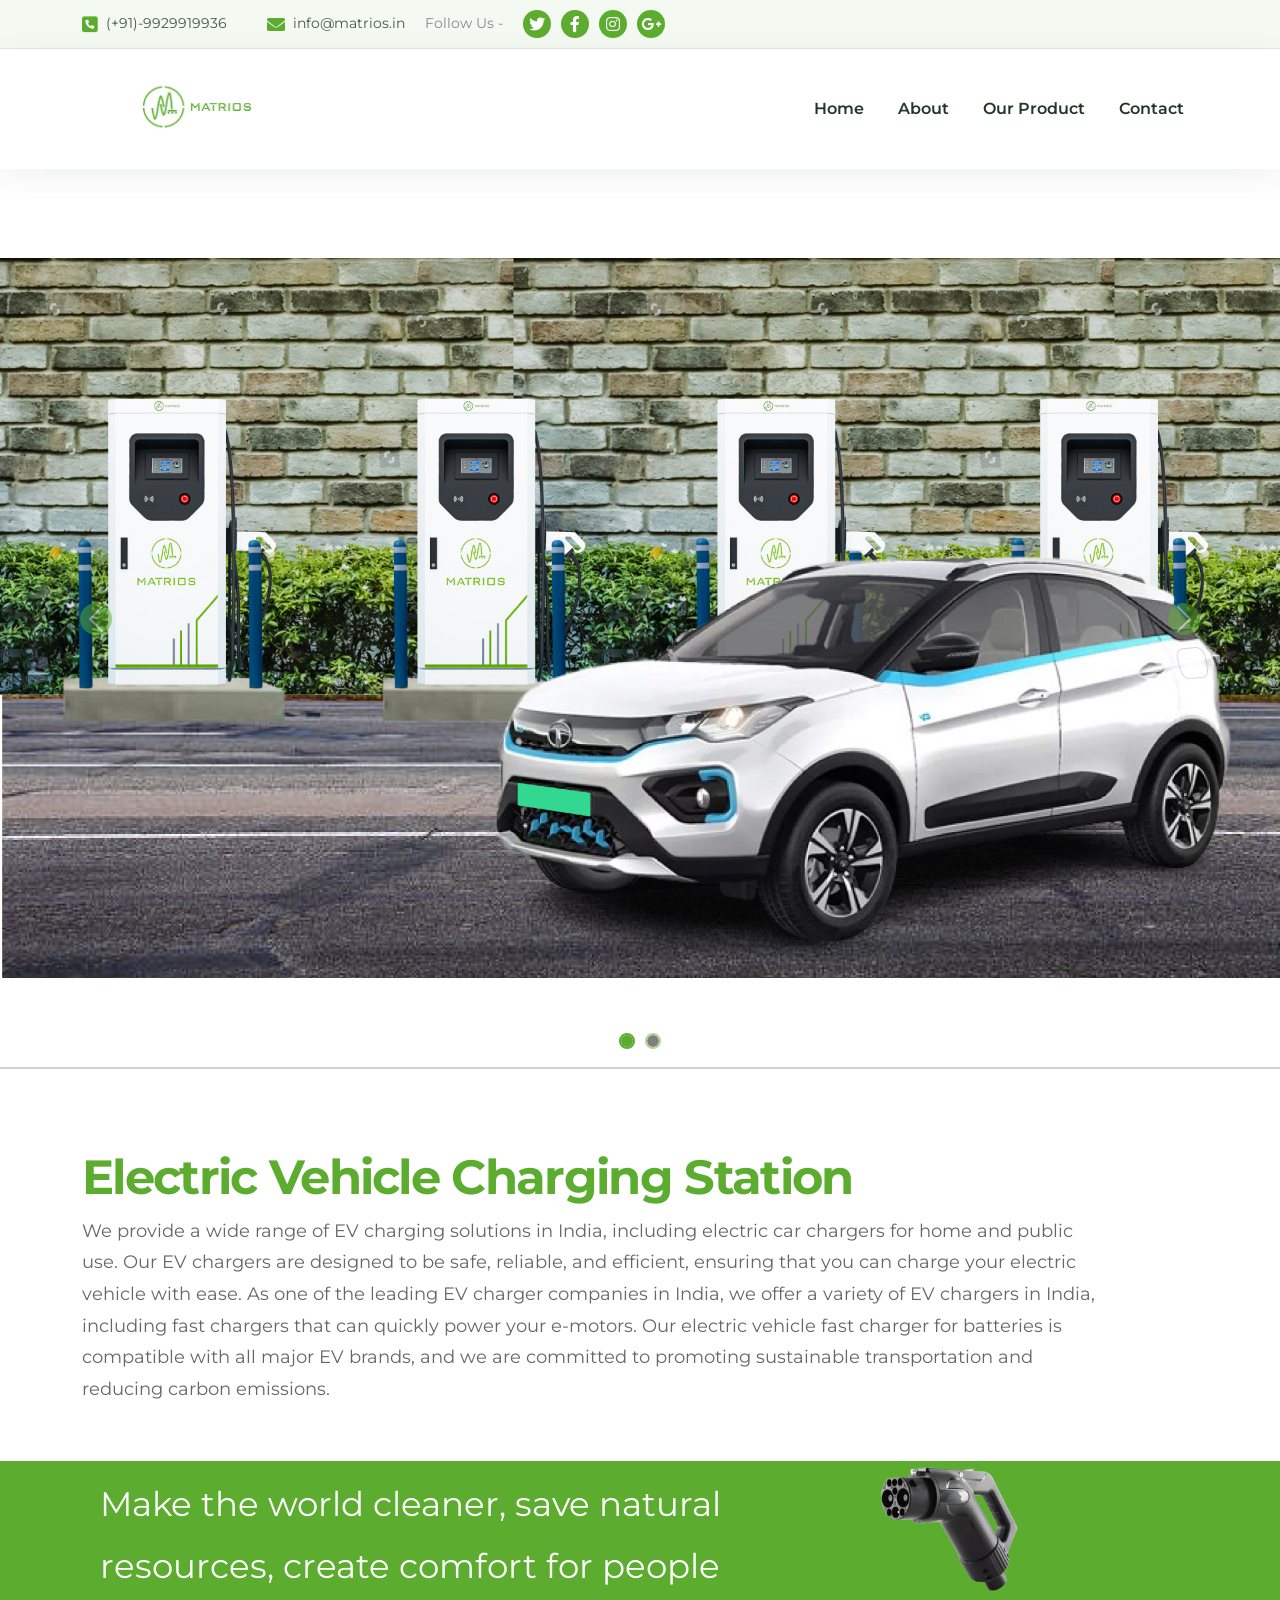
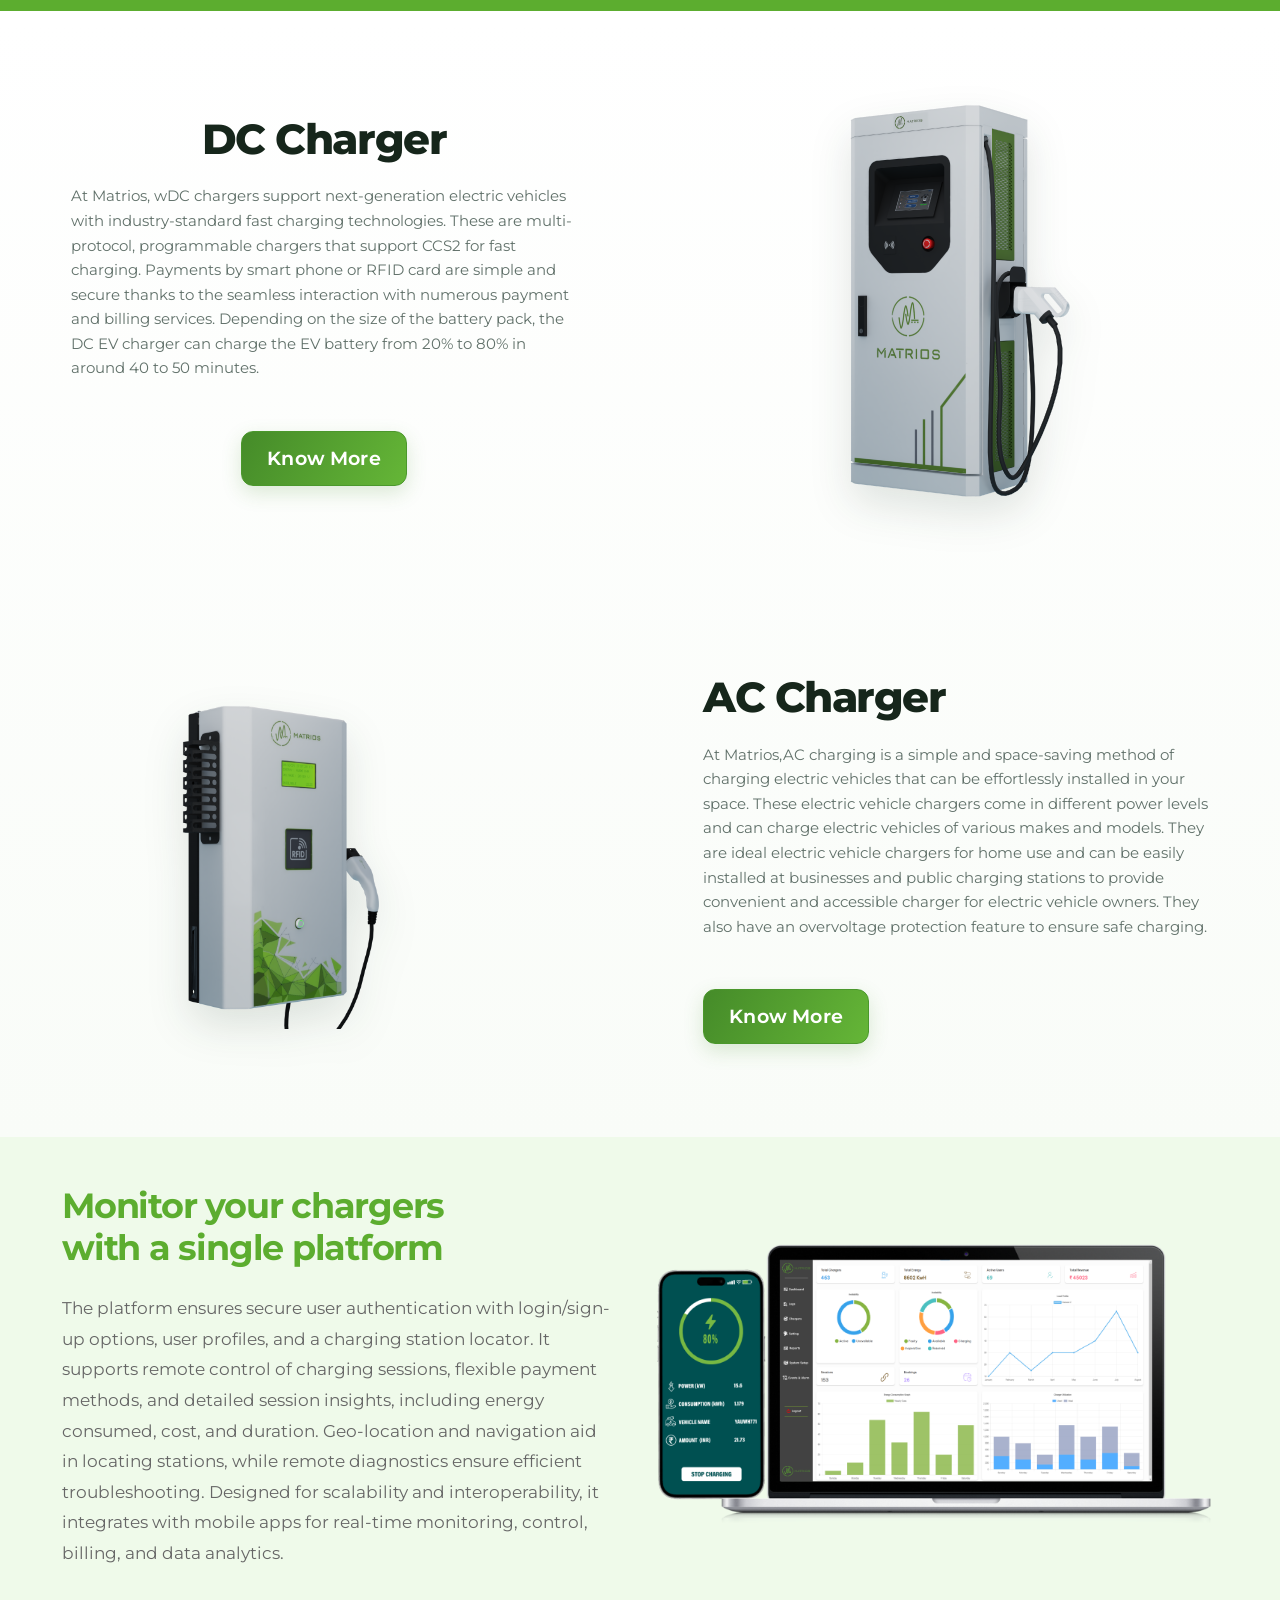
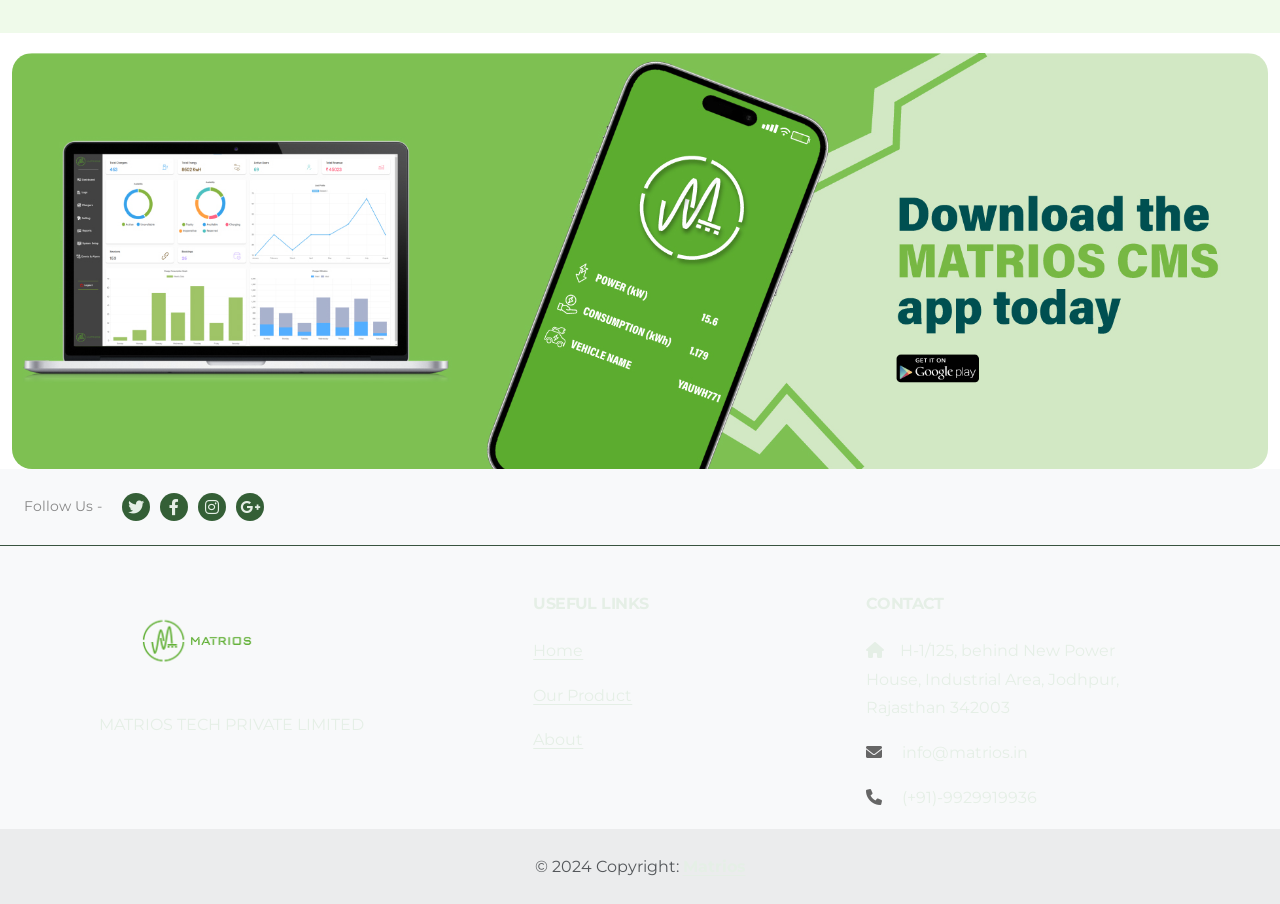
==== commit 353eb3af: "Apply visual refresh across website: index.html" ====
--- a/index.html
+++ b/index.html
@@ -110,6 +110,7 @@
   <link rel="stylesheet" href="./stylesheets/animation.css" />
   <link rel="stylesheet" href="./stylesheets/media.css" />
   <link rel="stylesheet" href="./stylesheets/responsive.css">
+  <link rel="stylesheet" href="./stylesheets/design-refresh.css" />
 </head>
 
 <!-- Google tag (gtag.js) -->
--- a/stylesheets/design-refresh.css
+++ b/stylesheets/design-refresh.css
@@ -0,0 +1,58 @@
+/* Matrios visual refresh — additive layer; original styles preserved. */
+:root{--matrios-green:#4c992a;--matrios-dark:#16261b;--matrios-ink:#24352a;--matrios-muted:#61716a;--matrios-bg:#f6faf6;--matrios-outline:#dfebe0;--matrios-shadow:0 18px 45px rgba(23,56,31,.10)}
+html{scroll-behavior:smooth;scroll-padding-top:95px}
+body{color:var(--matrios-ink);background:#fff;line-height:1.7;-webkit-font-smoothing:antialiased;overflow-x:hidden}
+body,button,input,textarea{font-family:"Montserrat",sans-serif}
+h1,h2,h3,h4,h5,h6{letter-spacing:-.035em;line-height:1.2;text-wrap:balance}
+p{line-height:1.8}a{text-underline-offset:3px}
+::selection{background:#c5eeb9;color:#132b15}
+:focus-visible{outline:3px solid #7fbb52!important;outline-offset:3px}
+.top-bar{background:#f4faf2!important;border-bottom:1px solid var(--matrios-outline)!important}
+.top-bar .contact-info a{color:#46584b;transition:color .2s ease}
+.top-bar .contact-info a:hover{color:var(--matrios-green)}
+nav.navbar{background:rgba(255,255,255,.96)!important;box-shadow:0 6px 28px rgba(25,48,31,.075);position:sticky;top:0;z-index:1030;backdrop-filter:blur(12px)}
+nav.navbar .container{gap:20px}
+.navbar .navbar-nav{align-items:center;gap:6px}
+.navbar .nav-link{font-weight:600;border-radius:10px;padding:10px 14px!important;color:var(--matrios-ink)!important;transition:background .2s,color .2s}
+.navbar .nav-link:hover,.navbar .nav-link:focus-visible{color:#36791f!important;background:#eef8ea}
+.navbar-logo img{max-height:66px;object-fit:contain}
+.btn.btn-success,.btn-ac{background:linear-gradient(120deg,#458b29,#65b637)!important;border:1px solid #4b982c!important;color:#fff!important;border-radius:12px!important;box-shadow:0 7px 20px rgba(66,137,40,.18);padding:12px 25px!important;font-weight:650;letter-spacing:.01em;transition:transform .2s,box-shadow .2s,filter .2s}
+.btn.btn-success:hover,.btn-ac:hover{transform:translateY(-2px);box-shadow:0 12px 26px rgba(66,137,40,.27);filter:brightness(1.03)}
+section{scroll-margin-top:90px}
+#home-section{overflow:hidden}
+#home-section h1,#home-section h2{letter-spacing:-.04em}
+.carousel-content h1{line-height:1.12}
+#matriabout,#content,#dc-chargers{padding-top:40px;padding-bottom:40px}
+#matriabout p,#content p{max-width:85ch}
+#ourproduct{background:linear-gradient(135deg,#f1f9ef,#fff)}
+.charger{background:linear-gradient(180deg,#fff,#f9fcf8)}
+.charger .Ac-charger{padding-top:42px;padding-bottom:42px}
+.charger .row{gap:0}
+.charger .ac-content{padding:clamp(22px,4vw,62px)}
+.charger .ac-content h1{color:var(--matrios-dark);font-size:clamp(2rem,3.3vw,3.5rem);font-weight:800}
+.charger .ac-content p{color:var(--matrios-muted);font-size:clamp(.96rem,1.2vw,1.06rem)}
+.charger .ac-image img{max-width:100%;height:auto;filter:drop-shadow(0 18px 20px rgba(20,43,25,.12));transition:transform .35s ease}
+.charger .Ac-charger:hover .ac-image img{transform:translateY(-5px)}
+.contentCol{padding:clamp(18px,3vw,42px)!important;min-width:0}
+.contentCol h1{font-size:clamp(1.7rem,3vw,2.7rem);line-height:1.25}
+.contentCol p{color:var(--matrios-muted);font-size:1rem}
+.contentCol img{max-width:100%;height:auto;object-fit:contain;filter:drop-shadow(0 13px 17px rgba(20,43,25,.11))}
+.contentCol .btn{margin-top:12px}
+.row.align-items-center:has(> .contentCol){margin-top:28px;margin-bottom:28px;border-radius:24px;background:linear-gradient(140deg,#fff,#f8fcf7);box-shadow:var(--matrios-shadow);border:1px solid #e5eee4;overflow:hidden}
+.feature-item{background:#fff;border:1px solid var(--matrios-outline);border-radius:16px;padding:22px;margin-bottom:18px;box-shadow:0 10px 28px rgba(20,53,28,.06);transition:transform .2s,box-shadow .2s}
+.feature-item:hover{transform:translateY(-3px);box-shadow:0 15px 30px rgba(20,53,28,.1)}
+.feature-item h3{font-size:1.03rem;font-weight:750;color:var(--matrios-dark)}
+.feature-number{color:var(--matrios-green)}
+#dc-chargers .container-fluid{padding-top:18px;padding-bottom:18px}
+.specsTable,.table{border-color:#dfebde!important}
+.specsTable th,.specsTable td,.table th,.table td{padding:13px 17px;vertical-align:middle}
+.specsTable tr:nth-child(even),.table tbody tr:nth-child(even){background:#f6faf5}
+footer{background:#16271c!important;color:#e5efe6!important}
+footer p,footer h6,footer a,footer .text-muted,footer .text-reset{color:#e5efe6!important}
+footer .border-bottom{border-color:#395440!important}
+footer a:hover{color:#9ddd7b!important}
+footer .social-icons a{background:#345f36}
+.back-to-top{border-radius:999px!important;box-shadow:0 8px 24px rgba(30,80,37,.25)}
+@media(max-width:991.98px){nav.navbar .navbar-nav{align-items:stretch;gap:2px}.navbar-collapse{padding:12px 0}.contentCol{padding:24px!important}.charger .Ac-charger{padding:24px 0}.top-bar .container{flex-wrap:wrap;gap:8px}}
+@media(max-width:575.98px){h1{font-size:clamp(1.65rem,7vw,2.4rem)}.row.align-items-center:has(> .contentCol){margin:18px 6px;border-radius:16px}.contentCol{padding:18px!important}.feature-item{padding:18px}.top-bar .contact-info{gap:8px;flex-wrap:wrap}.top-bar .contact-info a{font-size:12px}.charger .ac-content{padding:22px}}
+@media(prefers-reduced-motion:reduce){html{scroll-behavior:auto}*,*::before,*::after{animation-duration:.01ms!important;transition-duration:.01ms!important}}
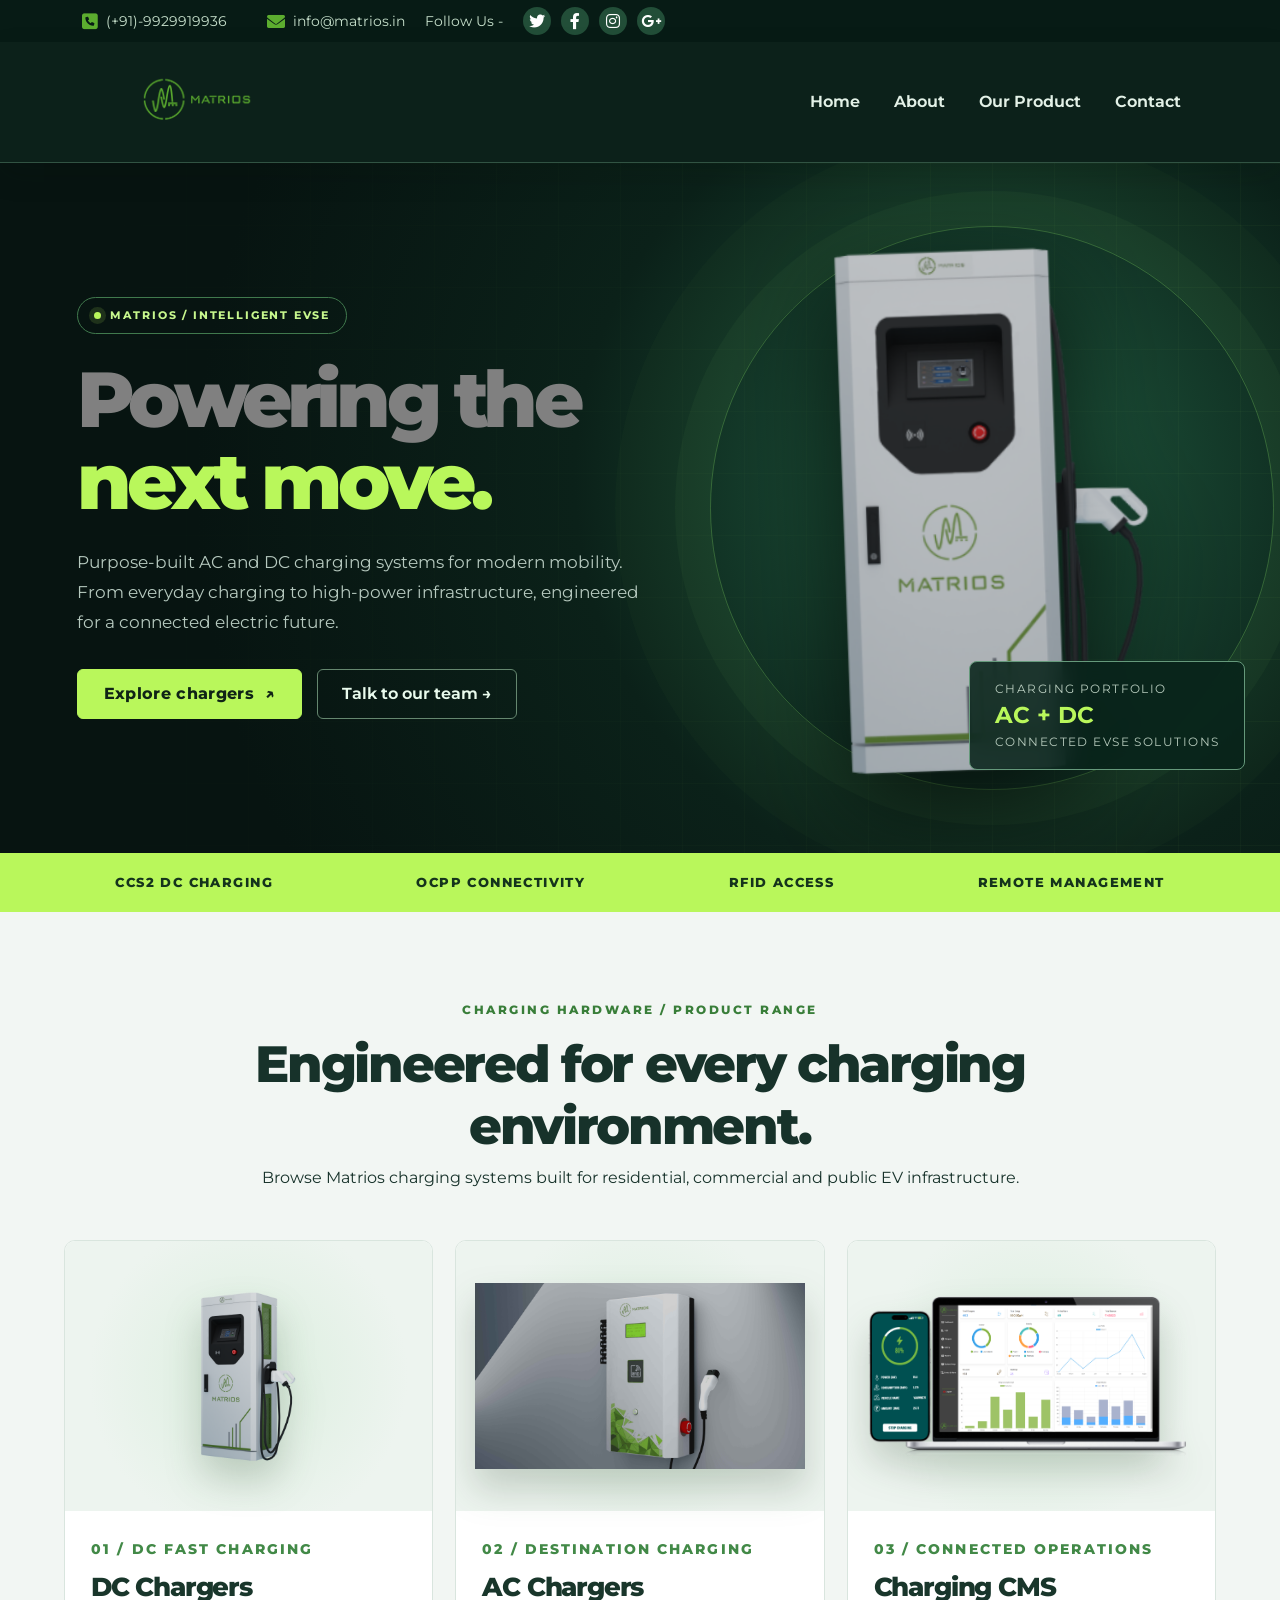
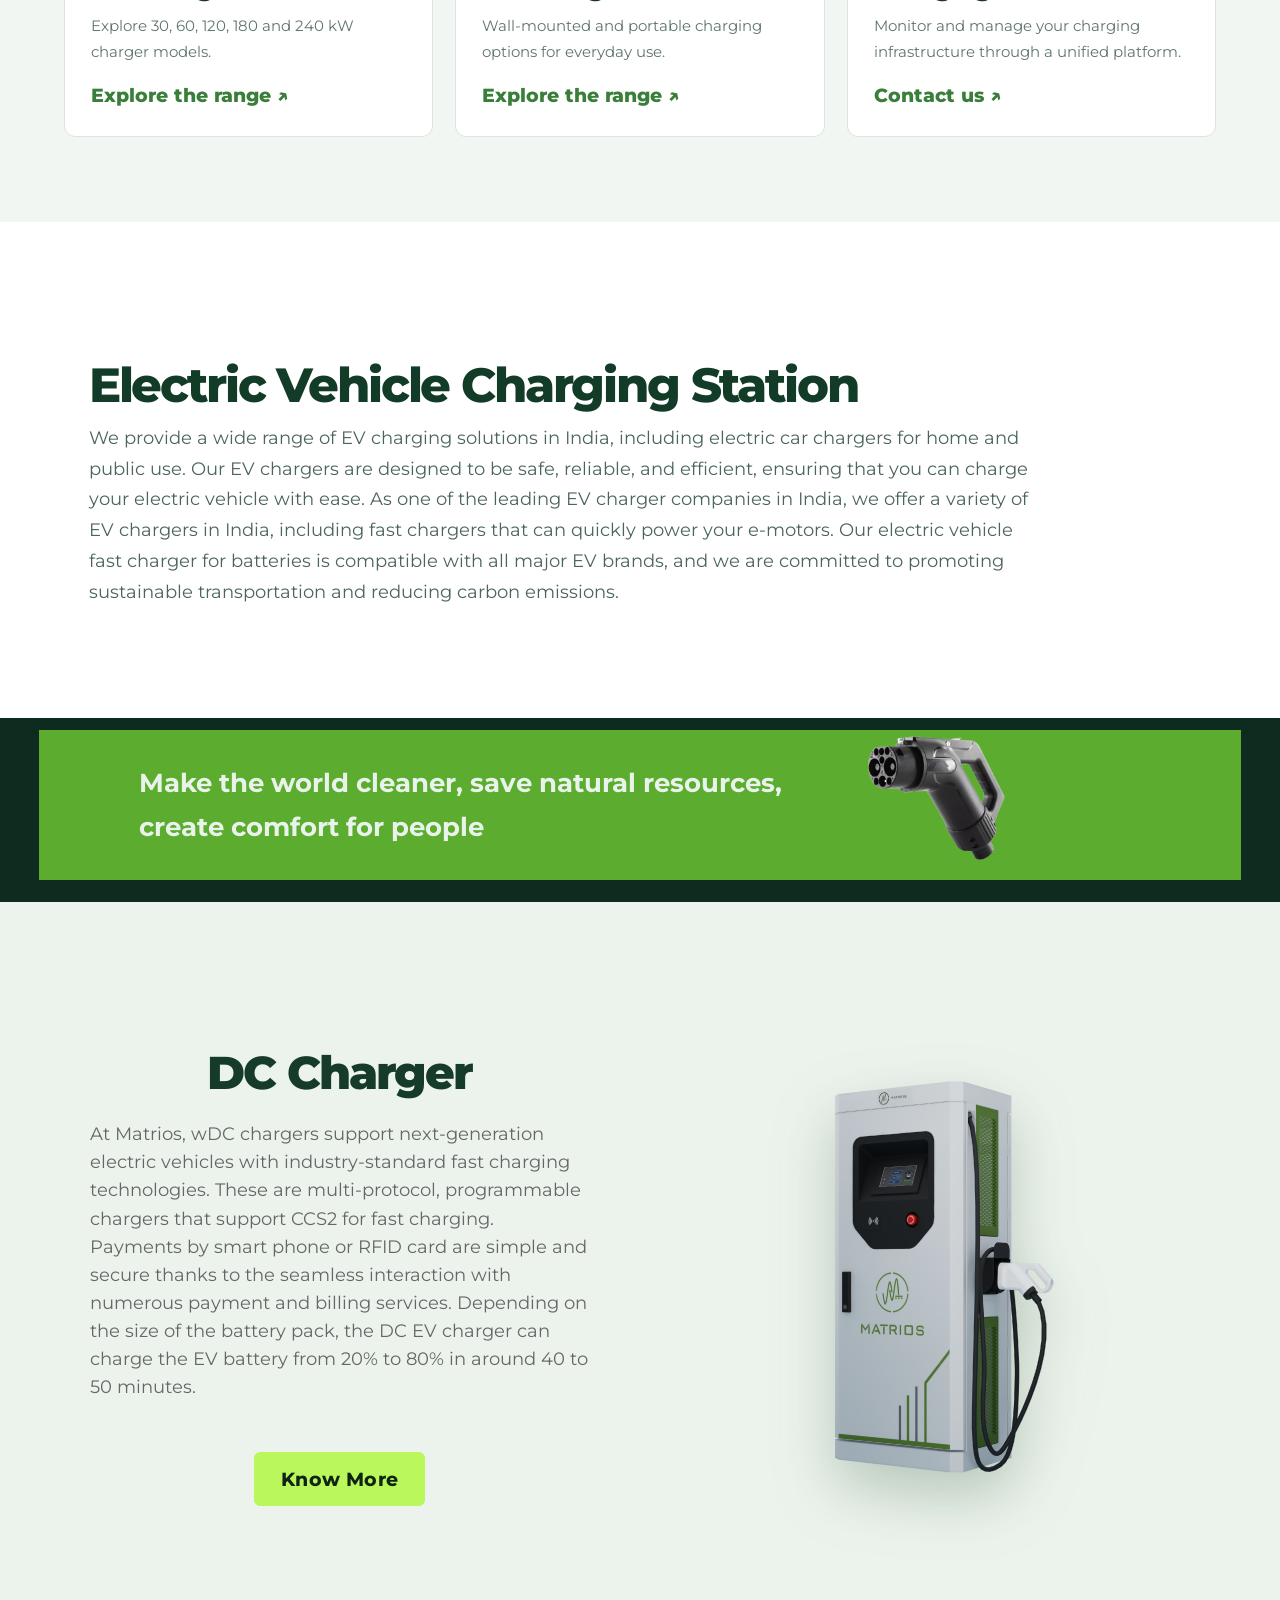
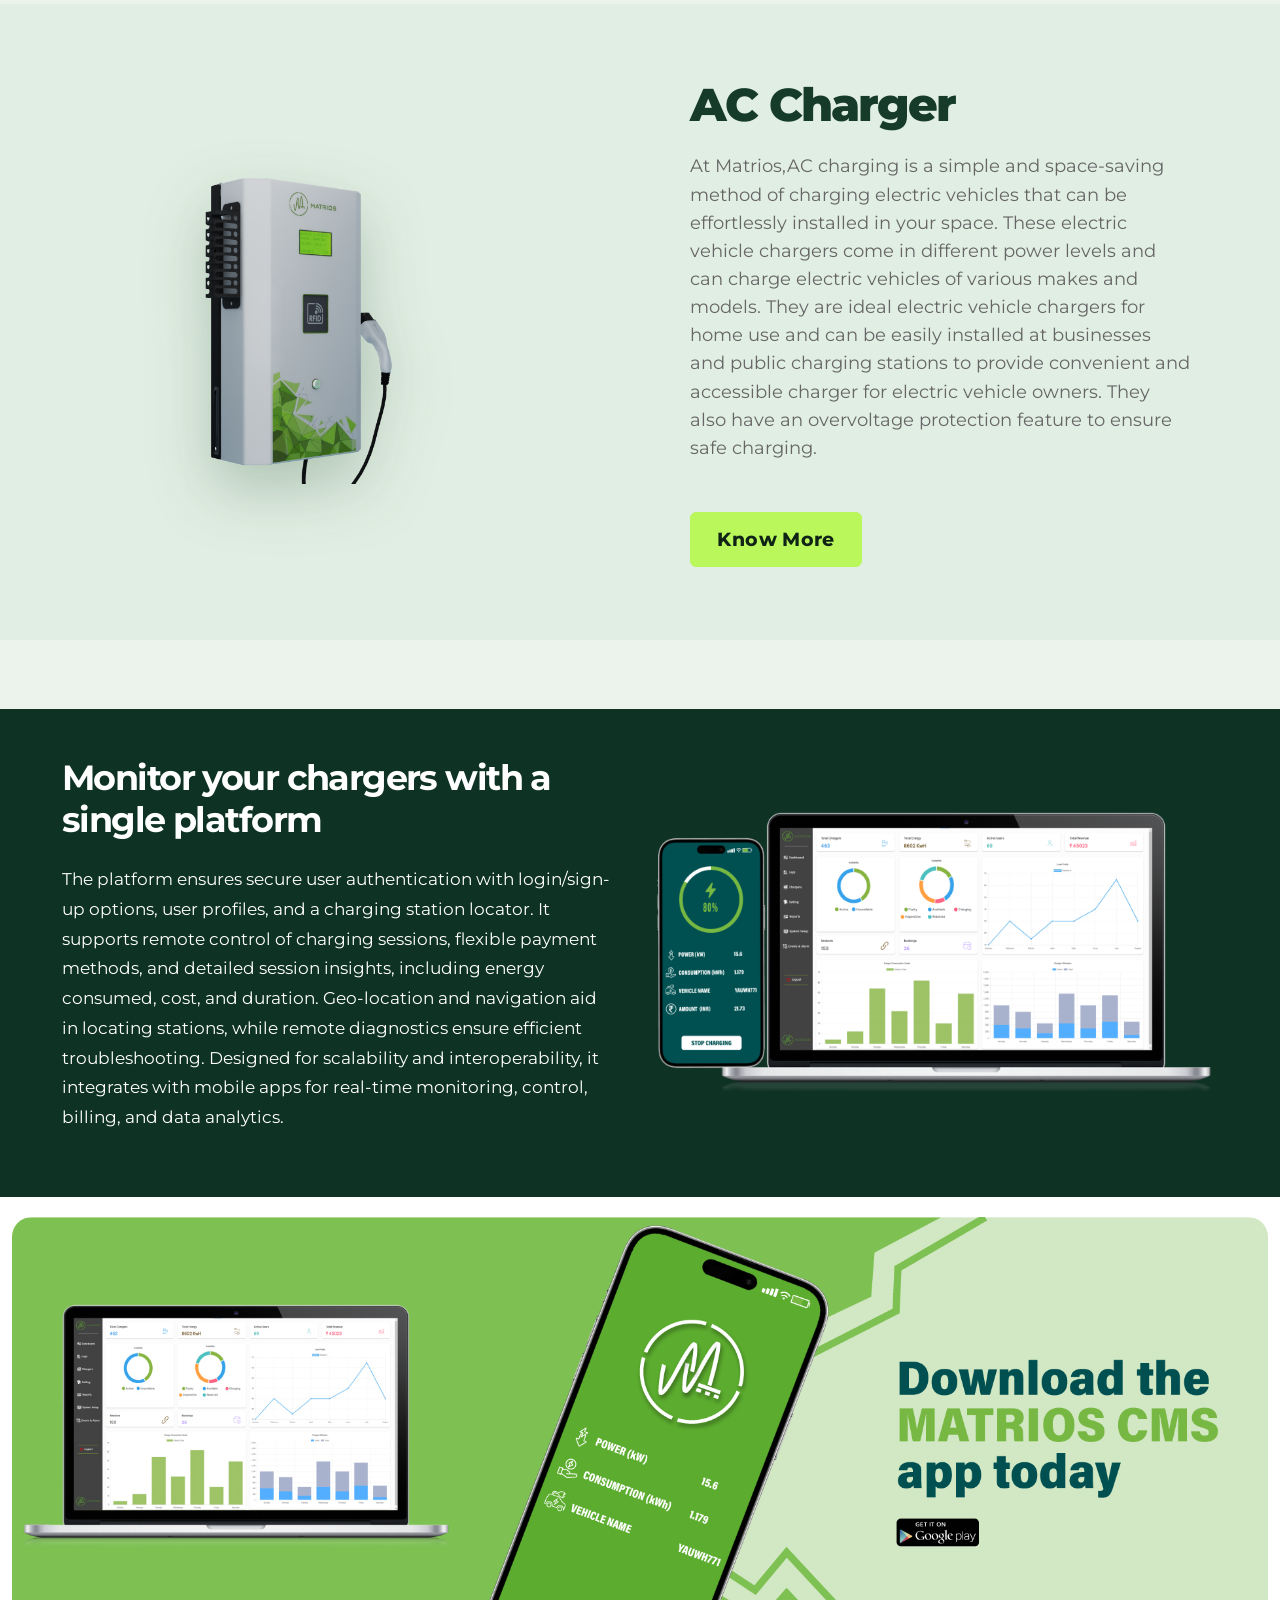
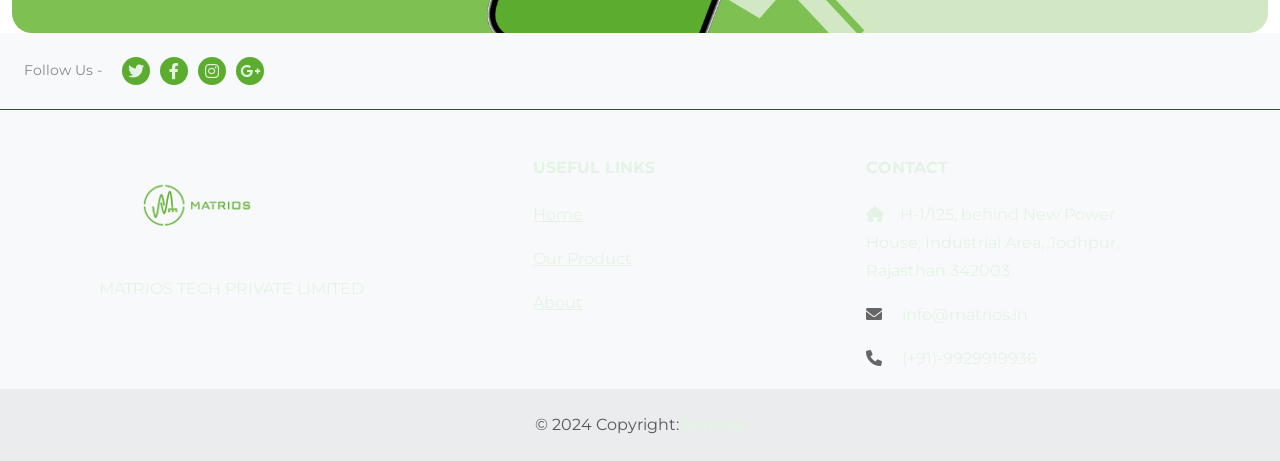
==== commit d9eab607: "Apply EVSE Powerflow design to index.html" ====
--- a/index.html
+++ b/index.html
@@ -110,7 +110,7 @@
   <link rel="stylesheet" href="./stylesheets/animation.css" />
   <link rel="stylesheet" href="./stylesheets/media.css" />
   <link rel="stylesheet" href="./stylesheets/responsive.css">
-  <link rel="stylesheet" href="./stylesheets/design-refresh.css" />
+  <link rel="stylesheet" href="./stylesheets/evse-concept.css" />
 </head>
 
 <!-- Google tag (gtag.js) -->
@@ -184,56 +184,24 @@
   </nav>
   
 
-  <section id="home-section">
-    <!-- Image Carousel -->
-    <div id="customCarousel" class="carousel slide" data-bs-ride="carousel">
-      <div class="carousel-inner">
-        <!-- First Slide -->
-        <div class="carousel-item active">
-          <div class="carousel-content d-flex align-items-center">
-            <div class="carousel-image">
-              <img src="utils/images/station-2.jpg" alt="EV Charging Station">
-            </div>
-          </div>
-        </div>
-  
-        <!-- Second Slide -->
-        <div class="carousel-item">
-          <div class="carousel-content d-flex align-items-center">
-            <div class="carousel-image">
-              <img src="utils/images/station-1.jpg" alt="EV Charging Station">
-            </div>
-          </div>
-        </div>
-  
-        <!-- Third Slide -->
-        <!-- <div class="carousel-item">
-          <div class="carousel-content d-flex align-items-center">
-            <div class="carousel-image">
-              <img src="utils/images/11(1).jpg" alt="EV Charging Station">
-            </div>
-          </div>
-        </div>
-      </div> -->
-  
-      <!-- Carousel Controls -->
-      <button class="carousel-control-prev" type="button" data-bs-target="#customCarousel" data-bs-slide="prev">
-        <span class="carousel-control-prev-icon" aria-hidden="true"></span>
-        <span class="visually-hidden">Previous</span>
-      </button>
-      <button class="carousel-control-next" type="button" data-bs-target="#customCarousel" data-bs-slide="next">
-        <span class="carousel-control-next-icon" aria-hidden="true"></span>
-        <span class="visually-hidden">Next</span>
-      </button>
-  
-      <!-- Carousel Indicators -->
-      <div class="carousel-indicators">
-        <button type="button" data-bs-target="#customCarousel" data-bs-slide-to="0" class="active" aria-current="true" aria-label="Slide 1"></button>
-        <button type="button" data-bs-target="#customCarousel" data-bs-slide-to="1" aria-label="Slide 2"></button>
-        <!-- <button type="button" data-bs-target="#customCarousel" data-bs-slide-to="2" aria-label="Slide 3"></button> -->
-      </div>
-    </div>
-  </section>
+  <section id="home-section" class="ev-hero">
+ <div class="ev-hero-copy">
+  <span class="ev-eyebrow">MATRIOS / INTELLIGENT EVSE</span>
+  <h1>Powering the<br><em>next move.</em></h1>
+  <p>Purpose-built AC and DC charging systems for modern mobility. From everyday charging to high-power infrastructure, engineered for a connected electric future.</p>
+  <div class="ev-hero-actions"><a class="btn btn-success" href="#ev-range">Explore chargers &nbsp;↗</a><a class="ev-outline" href="#footer">Talk to our team →</a></div>
+ </div>
+ <div class="ev-hero-visual"><div class="ev-orbit"></div><img src="utils/images/dc-charger/front1.png" alt="Matrios DC charging equipment" /><div class="ev-data"><span>CHARGING PORTFOLIO</span><strong>AC + DC</strong><span>CONNECTED EVSE SOLUTIONS</span></div></div>
+</section>
+<div class="ev-ticker"><span>CCS2 DC CHARGING</span><span>OCPP CONNECTIVITY</span><span>RFID ACCESS</span><span>REMOTE MANAGEMENT</span></div>
+<section id="ev-range" class="ev-range">
+ <div class="ev-section-lead"><span class="ev-kicker">CHARGING HARDWARE / PRODUCT RANGE</span><h2>Engineered for every charging environment.</h2><p>Browse Matrios charging systems built for residential, commercial and public EV infrastructure.</p></div>
+ <div class="ev-range-grid">
+  <a class="ev-range-card" href="pages/dc-chargers.html"><div class="ev-range-image"><img src="utils/images/dc-charger/left.png" alt="DC charger"/></div><div class="ev-range-body"><small>01 / DC FAST CHARGING</small><h3>DC Chargers</h3><p>Explore 30, 60, 120, 180 and 240 kW charger models.</p><span class="ev-range-arrow">Explore the range ↗</span></div></a>
+  <a class="ev-range-card" href="pages/ac-chargers.html"><div class="ev-range-image"><img src="utils/images/7.4kw/right.png" alt="Wall mounted AC charger"/></div><div class="ev-range-body"><small>02 / DESTINATION CHARGING</small><h3>AC Chargers</h3><p>Wall-mounted and portable charging options for everyday use.</p><span class="ev-range-arrow">Explore the range ↗</span></div></a>
+  <a class="ev-range-card" href="#footer"><div class="ev-range-image"><img src="utils/images/CMSSYSTEM.png" alt="Charging management platform"/></div><div class="ev-range-body"><small>03 / CONNECTED OPERATIONS</small><h3>Charging CMS</h3><p>Monitor and manage your charging infrastructure through a unified platform.</p><span class="ev-range-arrow">Contact us ↗</span></div></a>
+ </div>
+</section>
 
   
 <!-- <section id="home"> -->
--- a/stylesheets/evse-concept.css
+++ b/stylesheets/evse-concept.css
@@ -0,0 +1,70 @@
+/* MATRIOS / POWERFLOW — EVSE-native design concept */
+:root{--ink:#eaf7ee;--dark:#071411;--panel:#10251e;--green:#b9f75b;--muted:#a8bdb1;--edge:rgba(174,250,145,.17)}
+html{scroll-behavior:smooth;scroll-padding-top:100px}
+body{font-family:Montserrat,Arial,sans-serif;color:#17322a;background:#f2f6f3;overflow-x:hidden}
+h1,h2,h3{letter-spacing:-.045em}p{line-height:1.75}
+.top-bar{background:#071b15!important;border:0!important;box-shadow:none!important;padding:7px 0}
+.top-bar .contact-info a,.top-bar .social-icons span{color:#c6dfcb!important}
+.top-bar .social-icons a{background:#224e38!important}
+nav.navbar{background:#0c211a!important;position:sticky;top:0;z-index:1050;border-bottom:1px solid #315343;box-shadow:0 12px 28px rgba(2,18,11,.14)}
+nav.navbar .navbar-nav .nav-link{color:#e3f1e7!important;font-weight:650;padding:13px 17px!important;border-radius:7px;transition:.2s}
+nav.navbar .navbar-nav .nav-link:hover{background:#214435;color:#b9f75b!important}
+.navbar-toggler{background:#edf6ec!important}
+.navbar-logo img{max-height:65px;object-fit:contain}
+.btn.btn-success,.btn-ac{background:#b9f75b!important;border:1px solid #b9f75b!important;color:#102416!important;font-weight:750;letter-spacing:.02em;padding:12px 26px!important;border-radius:6px!important;box-shadow:none!important;transition:transform .2s,background .2s}
+.btn.btn-success:hover,.btn-ac:hover{background:#d6ff9f!important;transform:translateY(-2px)}
+.ev-hero{min-height:690px;position:relative;display:grid;grid-template-columns:1.1fr .9fr;overflow:hidden;background:radial-gradient(circle at 77% 46%,#205c40 0%,#0b2119 39%,#071411 75%);color:#fff}
+.ev-hero:before{content:"";position:absolute;inset:0;opacity:.38;background-image:linear-gradient(rgba(182,248,111,.09) 1px,transparent 1px),linear-gradient(90deg,rgba(182,248,111,.09) 1px,transparent 1px);background-size:62px 62px;mask-image:linear-gradient(90deg,transparent,#000)}
+.ev-hero-copy{position:relative;z-index:2;align-self:center;padding:clamp(40px,7vw,125px) 3vw clamp(55px,7vw,95px) max(6vw,28px)}
+.ev-eyebrow{display:inline-flex;gap:9px;align-items:center;border:1px solid #40794d;border-radius:100px;padding:9px 16px;color:#c7f78d;letter-spacing:.16em;font-size:.71rem;text-transform:uppercase;font-weight:750}
+.ev-eyebrow:before{content:"";width:7px;height:7px;background:#b9f75b;border-radius:50%;box-shadow:0 0 0 5px #b9f75b22}
+.ev-hero h1{font-size:clamp(3rem,6.1vw,6.3rem);font-weight:850;line-height:1.04;letter-spacing:-.07em;margin:25px 0}
+.ev-hero h1 em{font-style:normal;color:#b9f75b}
+.ev-hero p{font-size:1.07rem;max-width:570px;color:#b6c9bf}
+.ev-hero-actions{display:flex;flex-wrap:wrap;gap:15px;margin-top:32px}
+.ev-hero .ev-outline{color:#e9fbed;padding:12px 24px;border:1px solid #65876f;text-decoration:none;border-radius:6px;font-weight:650}
+.ev-hero .ev-outline:hover{background:#1d4932}
+.ev-hero-visual{position:relative;z-index:1;display:flex;align-items:center;justify-content:center;padding:35px;min-width:0}
+.ev-orbit{position:absolute;width:min(44vw,600px);aspect-ratio:1;border:1px solid #9bf76e44;border-radius:50%;box-shadow:0 0 0 35px #a6f96d09,0 0 0 95px #a6f96d05}
+.ev-hero-visual img{position:relative;width:min(95%,570px);max-height:550px;object-fit:contain;filter:drop-shadow(0 35px 50px #000a);transform:rotate(-2deg)}
+.ev-data{position:absolute;right:6%;bottom:12%;z-index:2;border:1px solid #65997b;background:#09241bdf;backdrop-filter:blur(12px);padding:18px 25px;border-radius:8px;min-width:220px}
+.ev-data strong{font-size:1.45rem;color:#b9f75b}.ev-data span{display:block;font-size:.75rem;color:#b6cabc;letter-spacing:.12em}
+.ev-ticker{display:flex;flex-wrap:wrap;justify-content:space-around;gap:15px;padding:20px 4vw;background:#b9f75b;color:#15341c;font-size:.8rem;font-weight:800;letter-spacing:.11em;text-transform:uppercase}
+.ev-section-lead{text-align:center;max-width:770px;margin:0 auto 48px}.ev-kicker{color:#397e39;font-size:.78rem;letter-spacing:.2em;font-weight:800;text-transform:uppercase}
+.ev-section-lead h2{font-size:clamp(2.1rem,4vw,3.7rem);font-weight:830;margin-top:12px}
+.ev-range{padding:85px max(5vw,22px);background:#f2f6f3}
+.ev-range-grid{display:grid;grid-template-columns:repeat(3,minmax(0,1fr));gap:22px;max-width:1300px;margin:auto}
+.ev-range-card{position:relative;display:flex;flex-direction:column;background:#fff;border:1px solid #d9e5de;border-radius:11px;overflow:hidden;text-decoration:none;color:#19362b;transition:transform .2s,box-shadow .2s}
+.ev-range-card:hover{transform:translateY(-6px);box-shadow:0 22px 50px #122d2029;color:#19362b}
+.ev-range-image{height:270px;display:grid;place-items:center;background:radial-gradient(circle at center,#dbeede,#edf4ef 70%)}
+.ev-range-image img{height:92%;width:90%;object-fit:contain;filter:drop-shadow(0 20px 18px #17371a33)}
+.ev-range-body{padding:26px}.ev-range-body small{color:#428947;font-weight:800;letter-spacing:.15em}.ev-range-body h3{font-weight:820;font-size:1.65rem;margin:10px 0}.ev-range-body p{color:#60766a;font-size:.94rem}.ev-range-arrow{font-size:1.2rem;color:#397e39;font-weight:800}
+#matriabout{padding:95px 6vw!important;background:#fff}
+#matriabout h1,#matriabout h2{color:#123b28;font-weight:800}
+#matriabout p{max-width:80ch;color:#4c6559}
+#ourproduct{background:#0d2b1e!important;color:#e9f3eb;padding:12px 4vw}
+#ourproduct p{color:#e9f3eb;font-weight:700;font-size:clamp(1.1rem,2vw,1.8rem)}
+.charger{background:#ecf3ed;padding:45px 0}
+.charger .Ac-charger{margin:24px auto;padding:35px max(4vw,25px);max-width:1450px}
+.charger .Ac-charger:nth-child(even){background:#e1eee3}
+.charger .ac-content{padding:clamp(15px,3vw,45px)}
+.charger .ac-content h1{font-weight:850;color:#163b2b;font-size:clamp(2rem,3.6vw,4rem)}
+.charger .ac-image img{max-width:100%;height:auto;filter:drop-shadow(0 25px 30px #234d2b42)}
+.cms-section{background:#0e3223!important;color:#f2fff2}
+.cms-section h3,.cms-section p{color:#fff!important}
+#content,#dc-chargers{background:#f2f6f3}
+.row.align-items-center:has(>.contentCol){background:#fff;box-shadow:0 12px 42px #1b412019;border:1px solid #d9e7dd;border-radius:12px;margin:28px auto;overflow:hidden}
+.contentCol{padding:clamp(22px,3.5vw,56px)!important}
+.contentCol h1{font-weight:820;line-height:1.16;font-size:clamp(1.8rem,3vw,3rem)}
+.contentCol p{color:#526d5e}.contentCol img{width:100%;height:auto;max-height:390px;object-fit:contain;filter:drop-shadow(0 20px 24px #183c2430)}
+.feature-item{border-left:3px solid #71b743;background:#fff;box-shadow:0 8px 20px #14351b10;padding:22px;margin:14px 0;border-radius:3px}
+.feature-item h3{font-weight:780;font-size:1.08rem}
+.specsTable{background:white}.specsTable tr:nth-child(even){background:#edf5ee}.specsTable td,.specsTable th{padding:14px}
+footer{background:#091c14!important;color:#e5f3e7!important}
+footer p,footer h6,footer a,footer .text-reset{color:#e5f3e7!important}
+footer .border-bottom{border-color:#304f36!important}
+footer a:hover{color:#b9f75b!important}
+:focus-visible{outline:3px solid #a0db46;outline-offset:3px}
+@media(max-width:980px){.ev-hero{grid-template-columns:1fr}.ev-hero-copy{padding:70px 7vw 30px}.ev-hero-visual{min-height:340px;padding:10px}.ev-orbit{width:330px}.ev-hero-visual img{max-height:400px}.ev-data{bottom:8%}.ev-range-grid{grid-template-columns:repeat(2,minmax(0,1fr))}}
+@media(max-width:620px){.ev-hero{min-height:auto}.ev-hero h1{font-size:3rem}.ev-hero-copy{padding:55px 6vw 22px}.ev-hero-visual{min-height:300px}.ev-hero-visual img{max-height:300px}.ev-data{right:3%;bottom:0;padding:9px 12px;min-width:0}.ev-range-grid{grid-template-columns:1fr}.ev-range{padding:55px 18px}.ev-ticker{gap:10px;font-size:.65rem}.navbar-collapse{padding:12px}.top-bar .container{flex-wrap:wrap}.charger .Ac-charger{padding:20px 12px}}
+@media(prefers-reduced-motion:reduce){html{scroll-behavior:auto}*,*:before,*:after{transition:none!important;animation:none!important}}
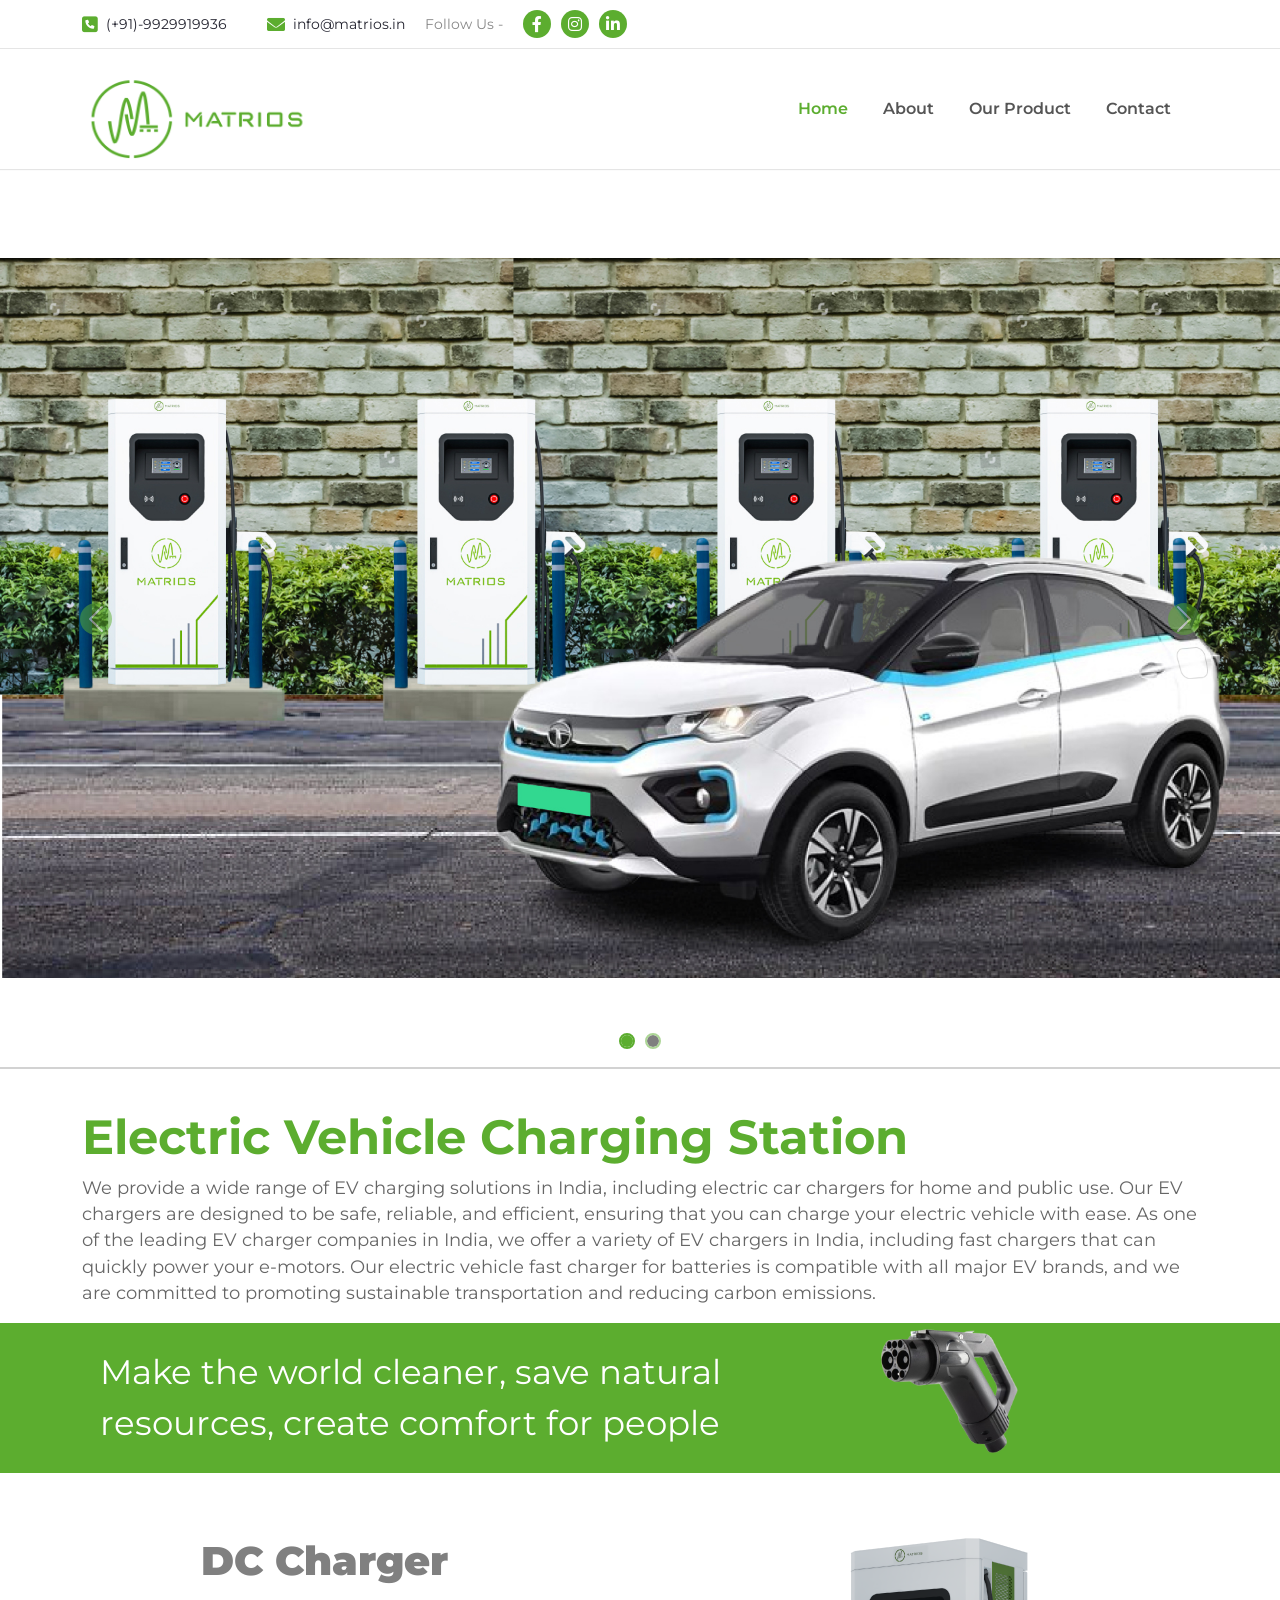
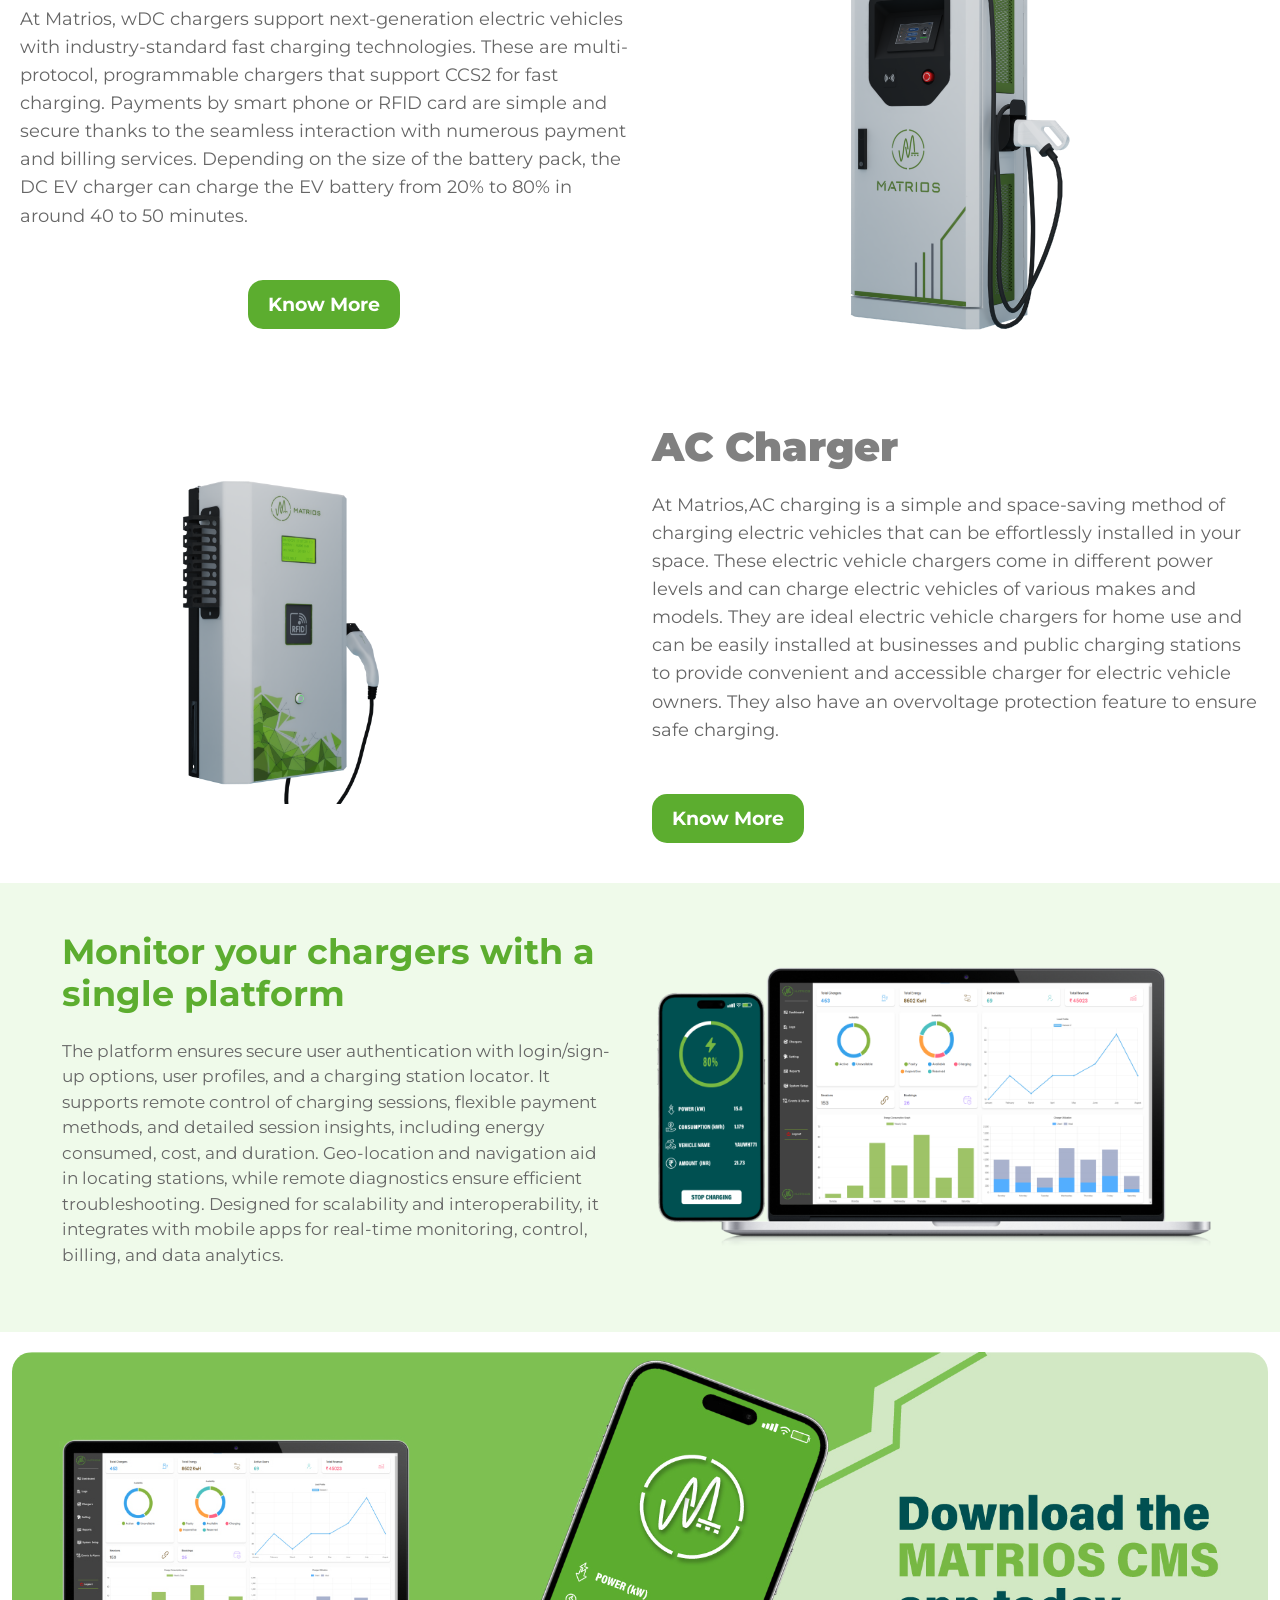
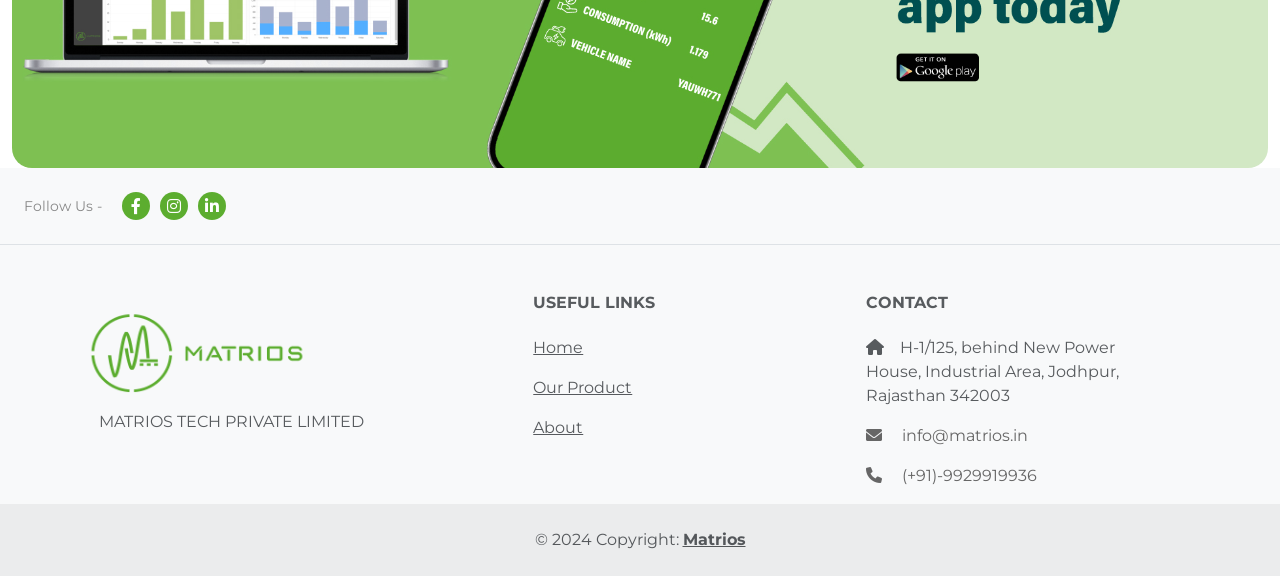
==== commit 9caf89b2: "Replace Twitter and Google+ links with Matrios LinkedIn" ====
--- a/index.html
+++ b/index.html
@@ -110,7 +110,6 @@
   <link rel="stylesheet" href="./stylesheets/animation.css" />
   <link rel="stylesheet" href="./stylesheets/media.css" />
   <link rel="stylesheet" href="./stylesheets/responsive.css">
-  <link rel="stylesheet" href="./stylesheets/evse-concept.css" />
 </head>
 
 <!-- Google tag (gtag.js) -->
@@ -138,10 +137,9 @@
       </div>
       <div class="social-icons">
         <span>Follow Us - </span>
-        <a href="#" title="Twitter"><i class="fab fa-twitter"></i></a>
         <a href="#" title="Facebook"><i class="fab fa-facebook-f"></i></a>
         <a href="#" title="Instagram"><i class="fab fa-instagram"></i></a>
-        <a href="#" title="Google Plus"><i class="fab fa-google-plus-g"></i></a>
+        <a href="https://www.linkedin.com/company/matrios/" title="LinkedIn" aria-label="Matrios LinkedIn" target="_blank" rel="noopener noreferrer"><i class="fab fa-linkedin-in"></i></a>
       </div>
     </div>
   </div>
@@ -184,24 +182,56 @@
   </nav>
   
 
-  <section id="home-section" class="ev-hero">
- <div class="ev-hero-copy">
-  <span class="ev-eyebrow">MATRIOS / INTELLIGENT EVSE</span>
-  <h1>Powering the<br><em>next move.</em></h1>
-  <p>Purpose-built AC and DC charging systems for modern mobility. From everyday charging to high-power infrastructure, engineered for a connected electric future.</p>
-  <div class="ev-hero-actions"><a class="btn btn-success" href="#ev-range">Explore chargers &nbsp;↗</a><a class="ev-outline" href="#footer">Talk to our team →</a></div>
- </div>
- <div class="ev-hero-visual"><div class="ev-orbit"></div><img src="utils/images/dc-charger/front1.png" alt="Matrios DC charging equipment" /><div class="ev-data"><span>CHARGING PORTFOLIO</span><strong>AC + DC</strong><span>CONNECTED EVSE SOLUTIONS</span></div></div>
-</section>
-<div class="ev-ticker"><span>CCS2 DC CHARGING</span><span>OCPP CONNECTIVITY</span><span>RFID ACCESS</span><span>REMOTE MANAGEMENT</span></div>
-<section id="ev-range" class="ev-range">
- <div class="ev-section-lead"><span class="ev-kicker">CHARGING HARDWARE / PRODUCT RANGE</span><h2>Engineered for every charging environment.</h2><p>Browse Matrios charging systems built for residential, commercial and public EV infrastructure.</p></div>
- <div class="ev-range-grid">
-  <a class="ev-range-card" href="pages/dc-chargers.html"><div class="ev-range-image"><img src="utils/images/dc-charger/left.png" alt="DC charger"/></div><div class="ev-range-body"><small>01 / DC FAST CHARGING</small><h3>DC Chargers</h3><p>Explore 30, 60, 120, 180 and 240 kW charger models.</p><span class="ev-range-arrow">Explore the range ↗</span></div></a>
-  <a class="ev-range-card" href="pages/ac-chargers.html"><div class="ev-range-image"><img src="utils/images/7.4kw/right.png" alt="Wall mounted AC charger"/></div><div class="ev-range-body"><small>02 / DESTINATION CHARGING</small><h3>AC Chargers</h3><p>Wall-mounted and portable charging options for everyday use.</p><span class="ev-range-arrow">Explore the range ↗</span></div></a>
-  <a class="ev-range-card" href="#footer"><div class="ev-range-image"><img src="utils/images/CMSSYSTEM.png" alt="Charging management platform"/></div><div class="ev-range-body"><small>03 / CONNECTED OPERATIONS</small><h3>Charging CMS</h3><p>Monitor and manage your charging infrastructure through a unified platform.</p><span class="ev-range-arrow">Contact us ↗</span></div></a>
- </div>
-</section>
+  <section id="home-section">
+    <!-- Image Carousel -->
+    <div id="customCarousel" class="carousel slide" data-bs-ride="carousel">
+      <div class="carousel-inner">
+        <!-- First Slide -->
+        <div class="carousel-item active">
+          <div class="carousel-content d-flex align-items-center">
+            <div class="carousel-image">
+              <img src="utils/images/station-2.jpg" alt="EV Charging Station">
+            </div>
+          </div>
+        </div>
+  
+        <!-- Second Slide -->
+        <div class="carousel-item">
+          <div class="carousel-content d-flex align-items-center">
+            <div class="carousel-image">
+              <img src="utils/images/station-1.jpg" alt="EV Charging Station">
+            </div>
+          </div>
+        </div>
+  
+        <!-- Third Slide -->
+        <!-- <div class="carousel-item">
+          <div class="carousel-content d-flex align-items-center">
+            <div class="carousel-image">
+              <img src="utils/images/11(1).jpg" alt="EV Charging Station">
+            </div>
+          </div>
+        </div>
+      </div> -->
+  
+      <!-- Carousel Controls -->
+      <button class="carousel-control-prev" type="button" data-bs-target="#customCarousel" data-bs-slide="prev">
+        <span class="carousel-control-prev-icon" aria-hidden="true"></span>
+        <span class="visually-hidden">Previous</span>
+      </button>
+      <button class="carousel-control-next" type="button" data-bs-target="#customCarousel" data-bs-slide="next">
+        <span class="carousel-control-next-icon" aria-hidden="true"></span>
+        <span class="visually-hidden">Next</span>
+      </button>
+  
+      <!-- Carousel Indicators -->
+      <div class="carousel-indicators">
+        <button type="button" data-bs-target="#customCarousel" data-bs-slide-to="0" class="active" aria-current="true" aria-label="Slide 1"></button>
+        <button type="button" data-bs-target="#customCarousel" data-bs-slide-to="1" aria-label="Slide 2"></button>
+        <!-- <button type="button" data-bs-target="#customCarousel" data-bs-slide-to="2" aria-label="Slide 3"></button> -->
+      </div>
+    </div>
+  </section>
 
   
 <!-- <section id="home"> -->
@@ -431,10 +461,9 @@
     <!-- Right -->
     <div class="social-icons">
       <span>Follow Us - </span>
-      <a href="#" title="Twitter"><i class="fab fa-twitter"></i></a>
       <a href="#" title="Facebook"><i class="fab fa-facebook-f"></i></a>
       <a href="#" title="Instagram"><i class="fab fa-instagram"></i></a>
-      <a href="#" title="Google Plus"><i class="fab fa-google-plus-g"></i></a>
+      <a href="https://www.linkedin.com/company/matrios/" title="LinkedIn" aria-label="Matrios LinkedIn" target="_blank" rel="noopener noreferrer"><i class="fab fa-linkedin-in"></i></a>
     </div>
     <!-- Right -->
   </section>
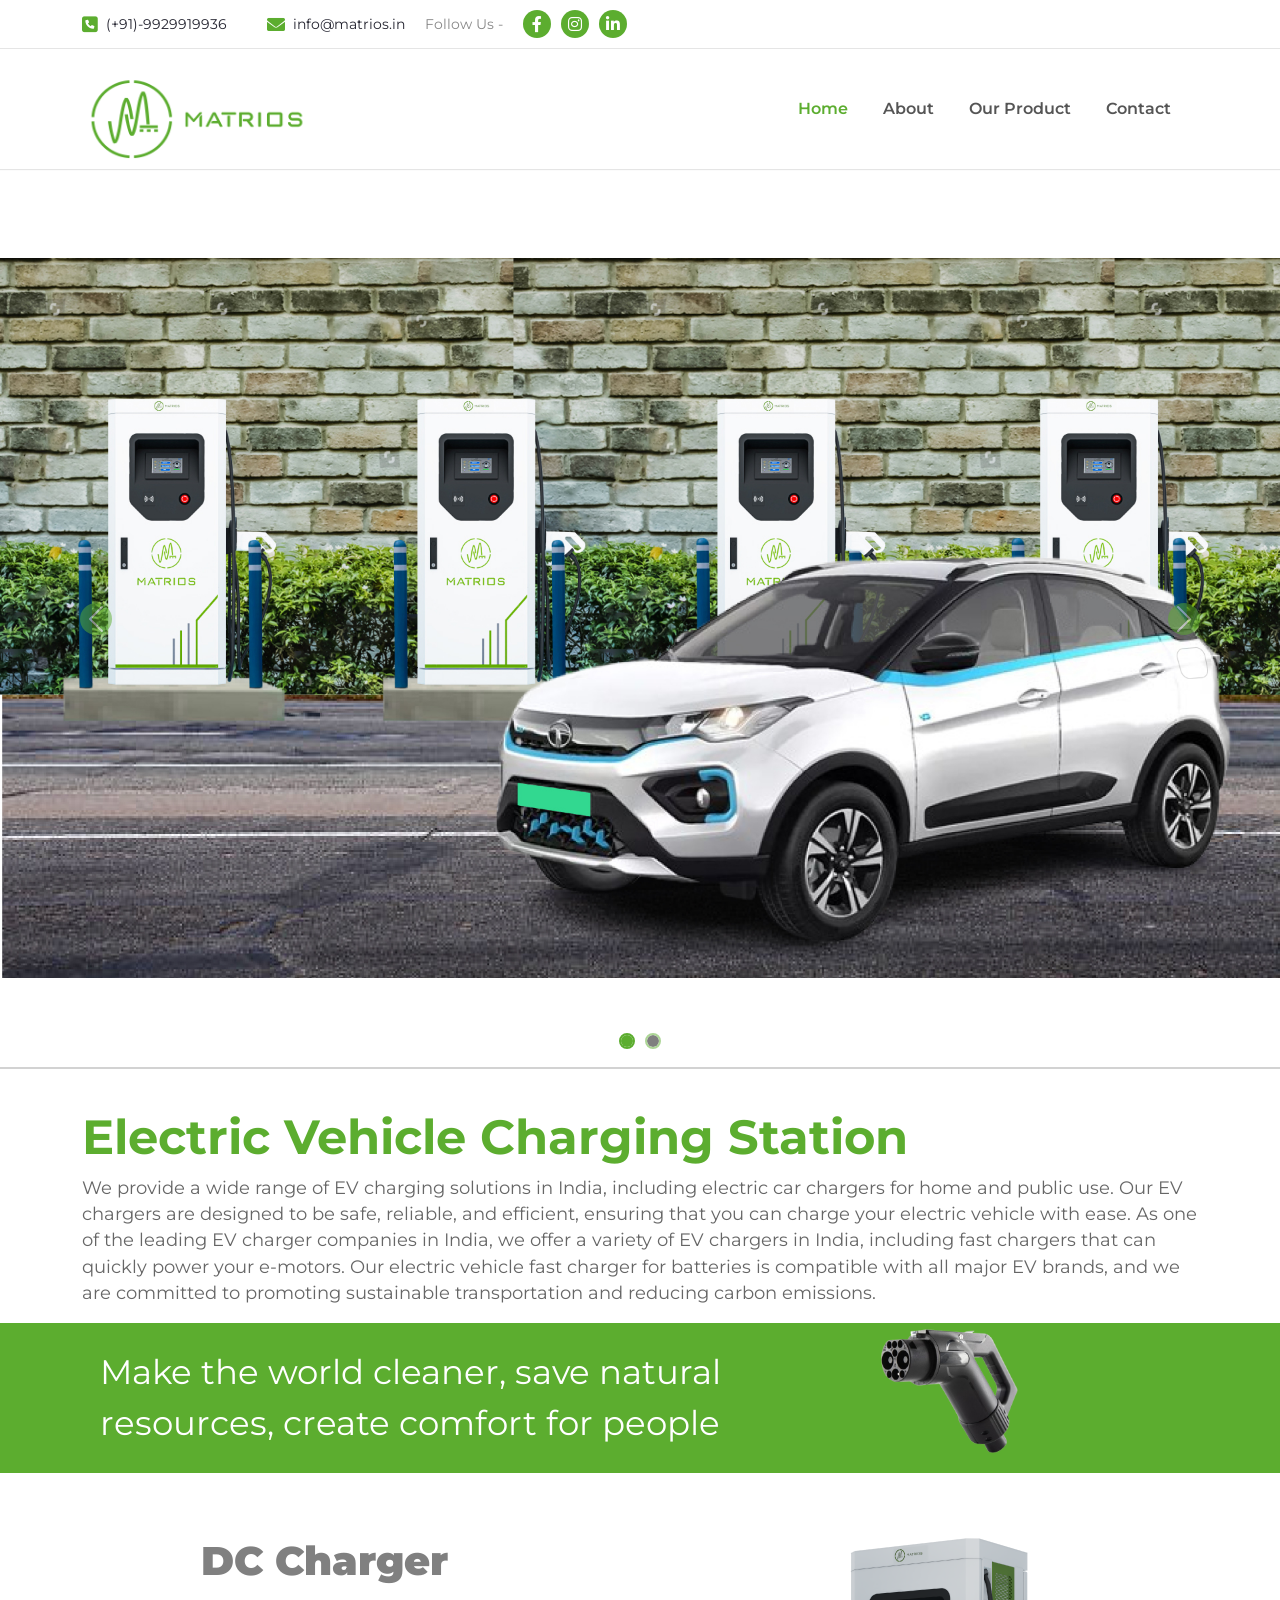
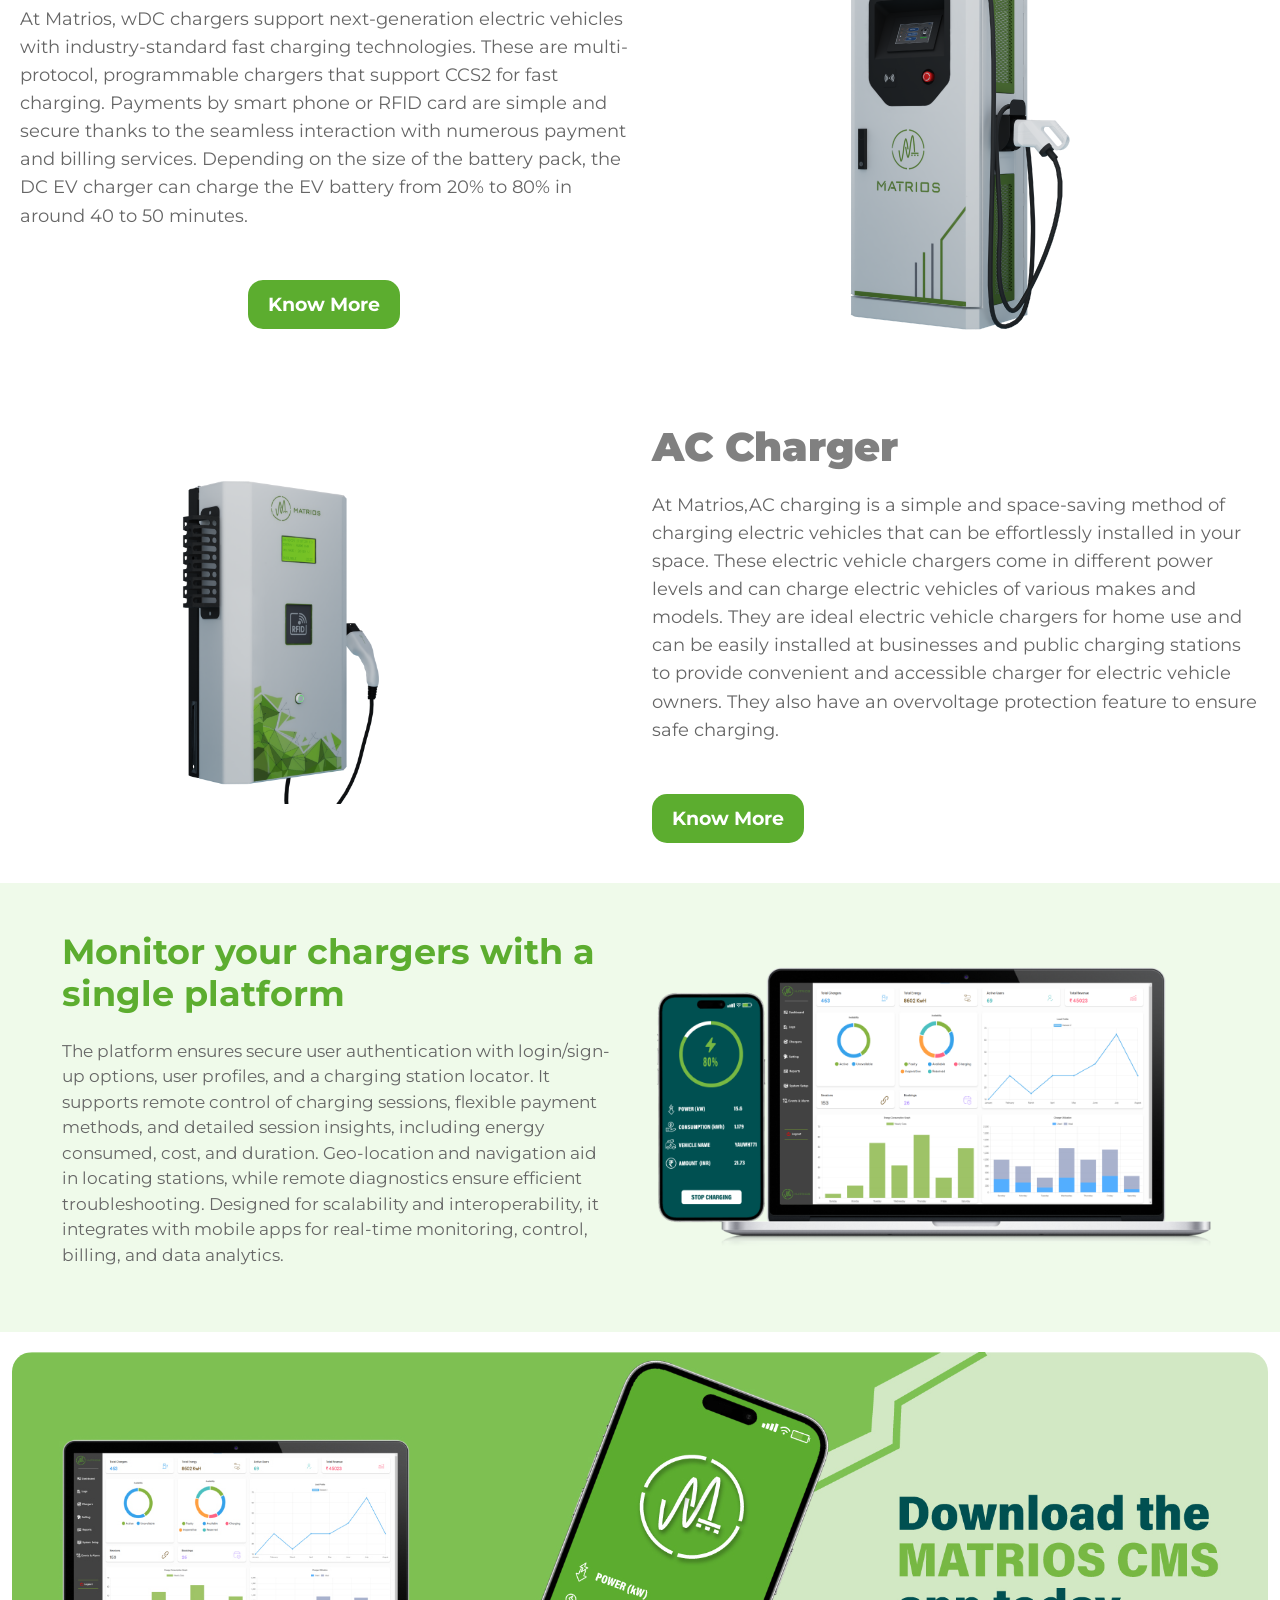
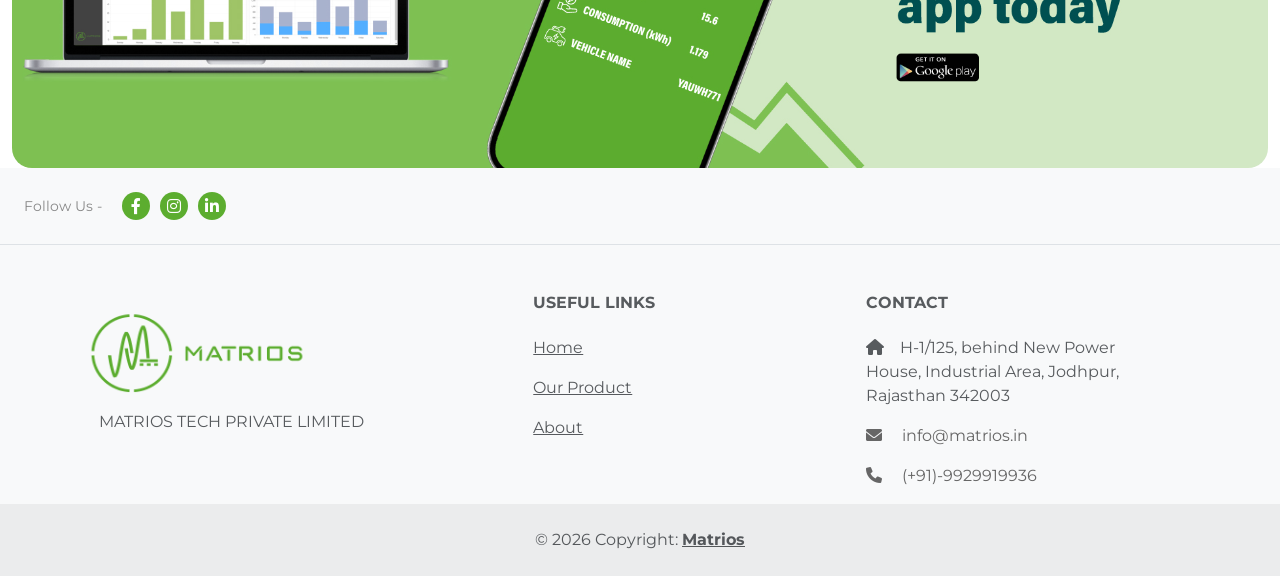
==== commit 6a727fee: "Automatically update footer copyright year" ====
--- a/index.html
+++ b/index.html
@@ -536,7 +536,7 @@
 
   <!-- Copyright -->
   <div class="text-center p-4" style="background-color: rgba(0, 0, 0, 0.05);">
-    © 2024 Copyright:
+    © <span class="copyright-year">2024</span> Copyright:
     <a class="text-reset fw-bold" href="">Matrios</a>
   </div>
 
@@ -570,6 +570,7 @@
 
   </script>
 
+  <script>document.querySelectorAll(".copyright-year").forEach(el => { el.textContent = new Date().getFullYear(); });</script>
 </body>
 
 </html>
